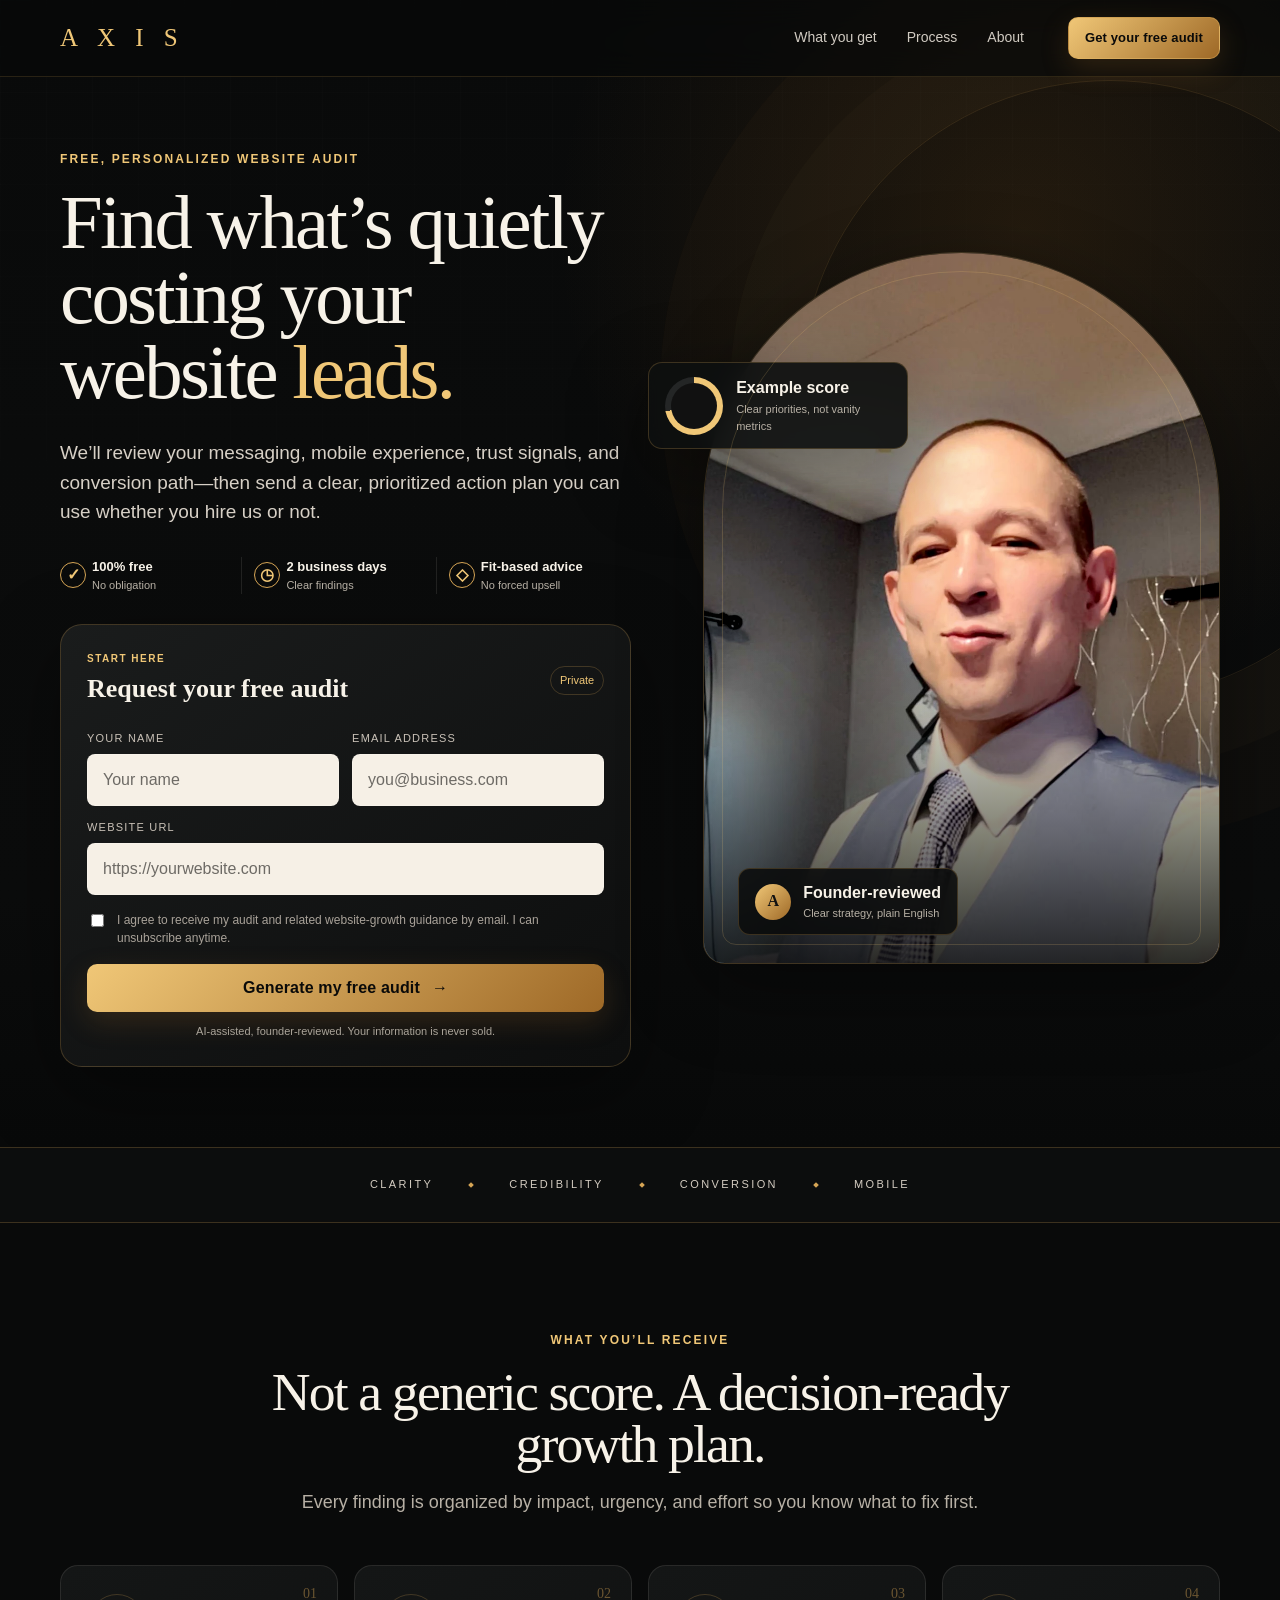
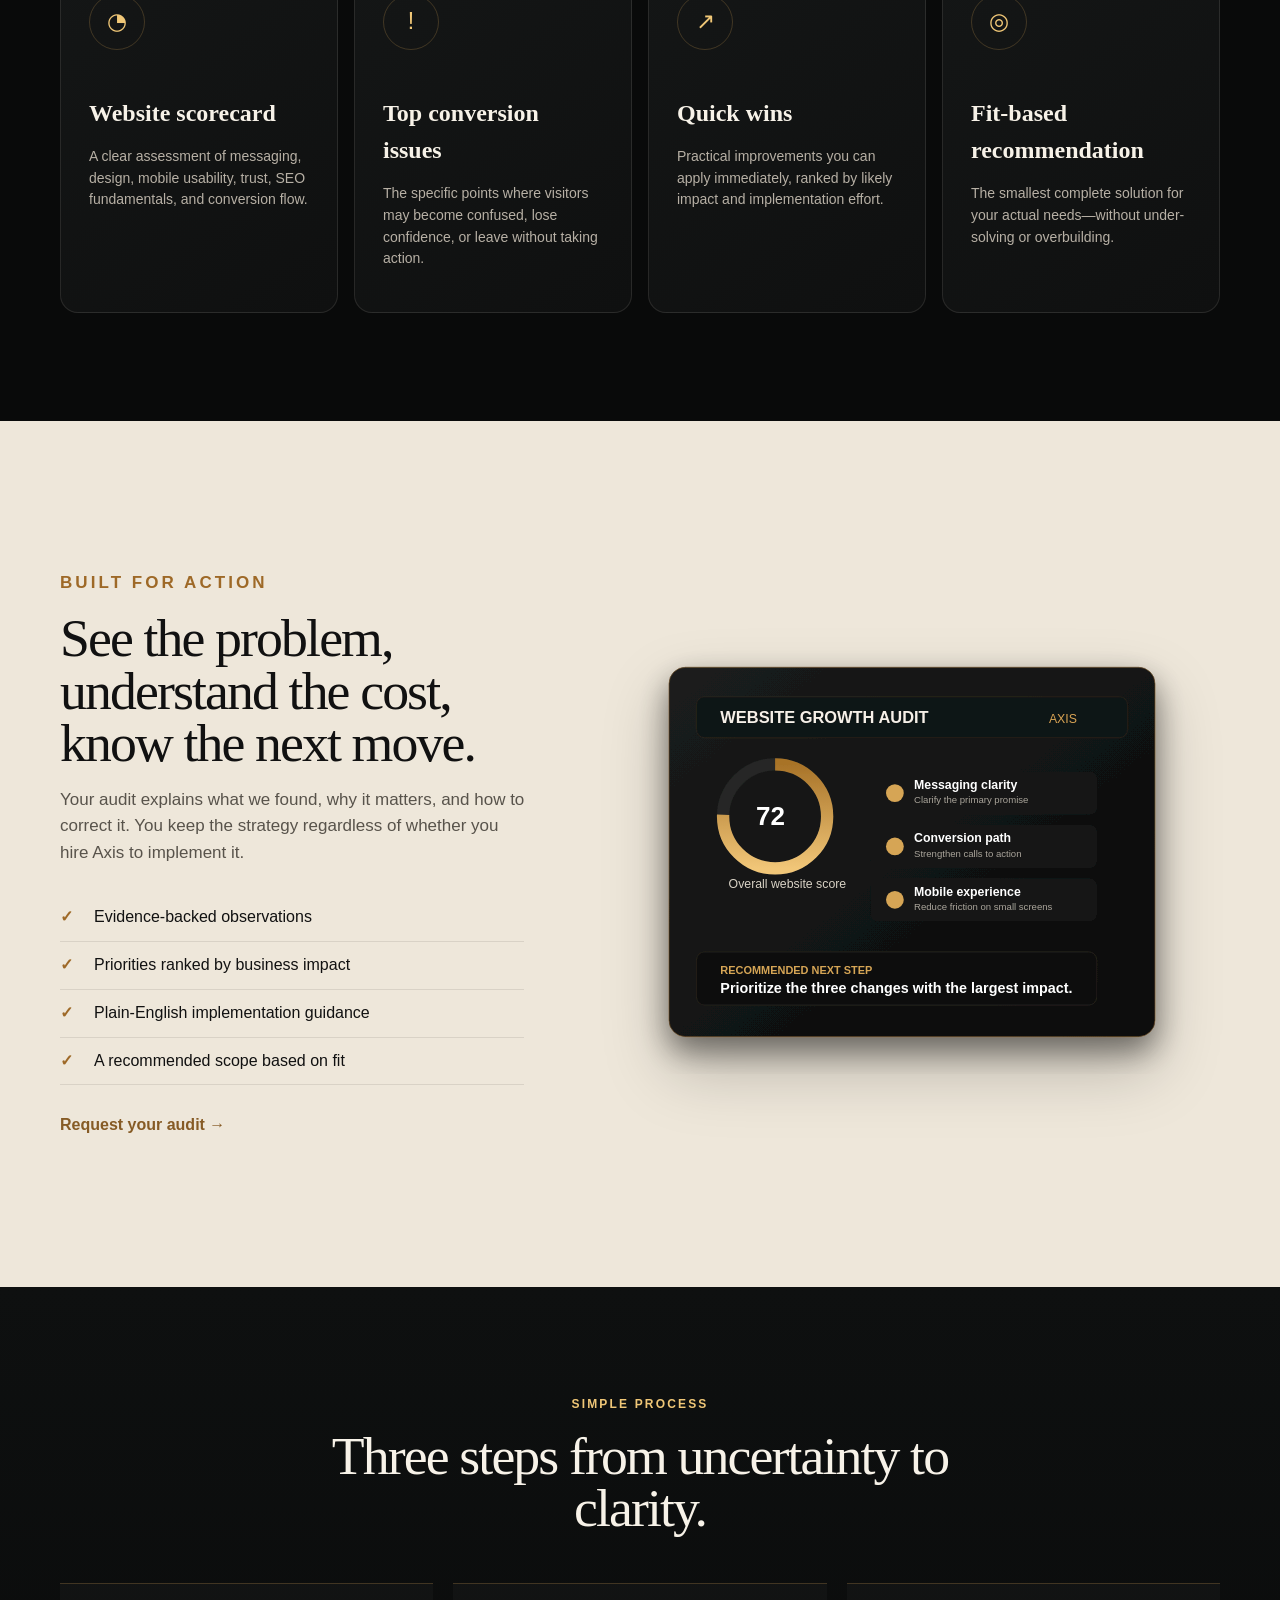
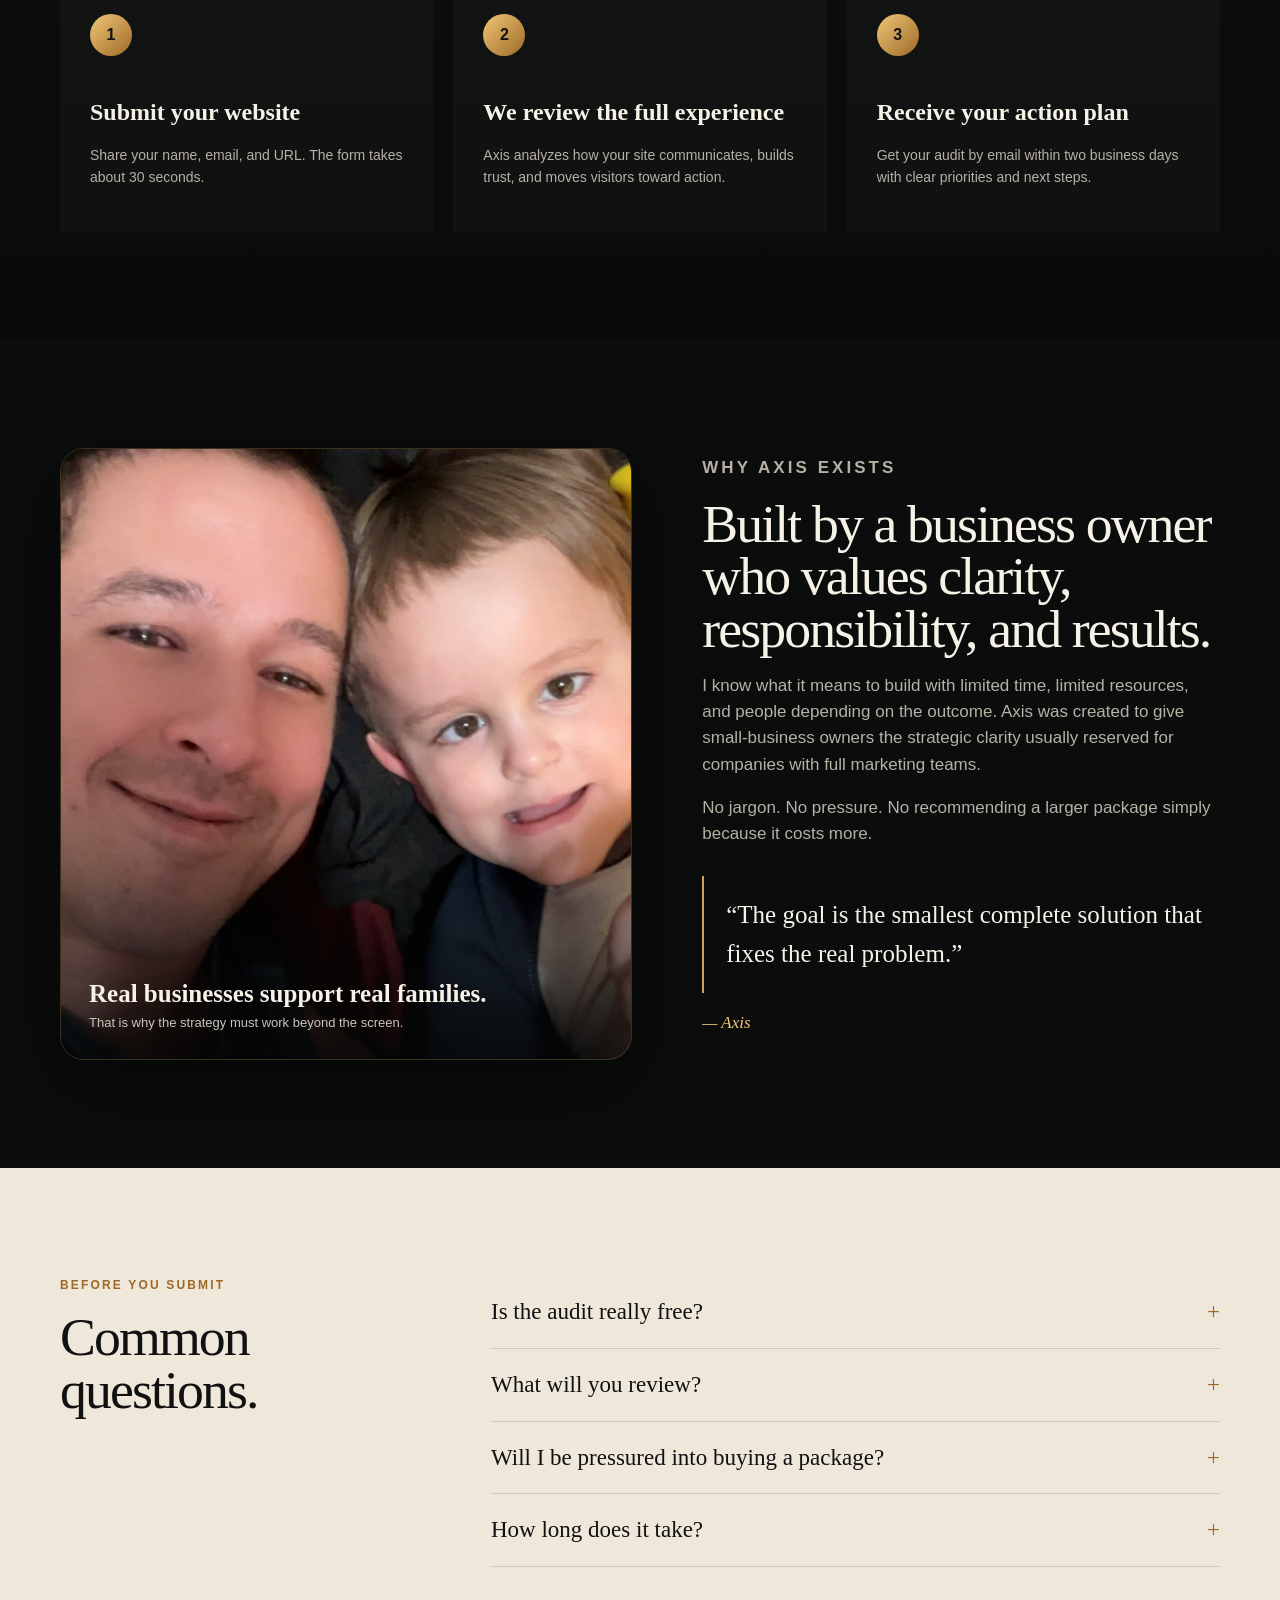
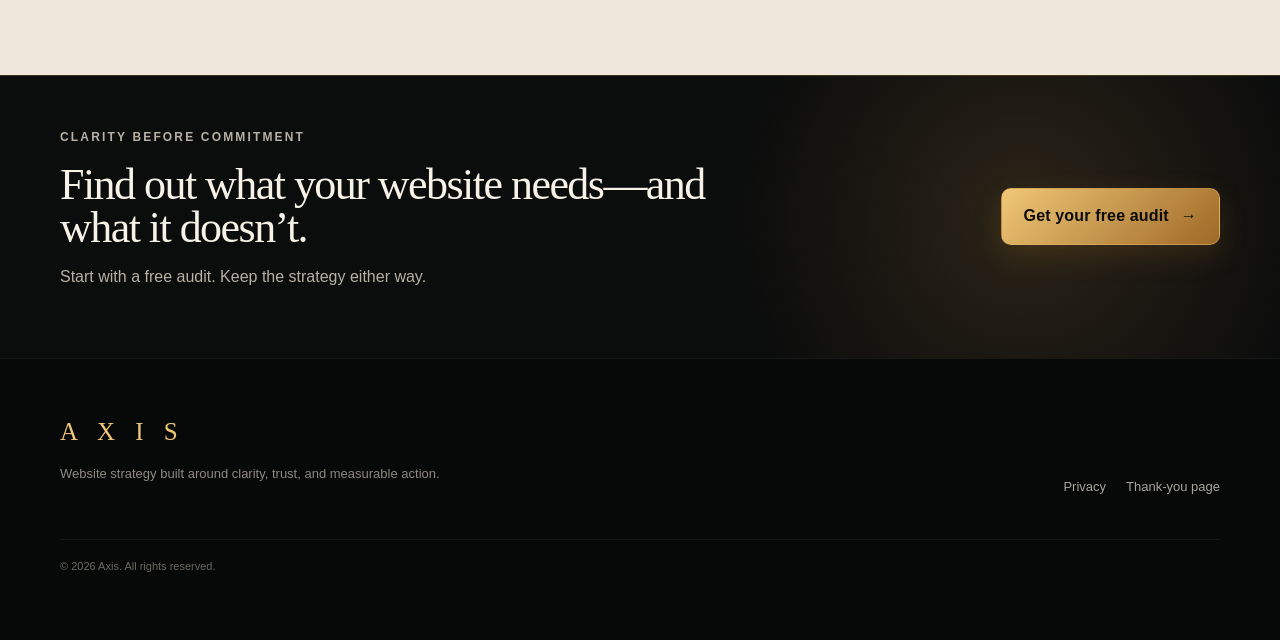
==== index.html @ 811bcfda "Initial commit" ====
<!doctype html>
<html lang="en">
<head>
  <meta charset="utf-8">
  <meta name="viewport" content="width=device-width, initial-scale=1">
  <title>Free Website Growth Audit | Axis</title>
  <meta name="description" content="Get a free, personalized website audit with a clear score, top conversion issues, quick wins, and a prioritized growth plan.">
  <meta name="theme-color" content="#090a0a">
  <meta property="og:title" content="Free Website Growth Audit | Axis">
  <meta property="og:description" content="Find what is quietly costing your website leads, then get a clear, prioritized action plan.">
  <meta property="og:type" content="website">
  <meta property="og:image" content="assets/img/og-axis-audit.jpg">
  <meta name="twitter:card" content="summary_large_image">
  <link rel="icon" href="assets/img/favicon.svg" type="image/svg+xml">
  <link rel="stylesheet" href="assets/css/styles.css">
  <script src="assets/js/config.js"></script>
  <script defer src="assets/js/app.js"></script>
</head>
<body>
  <a class="skip-link" href="#main">Skip to content</a>
  <header class="site-header" data-header>
    <div class="container nav-wrap">
      <a class="brand" href="#top" aria-label="Axis home">A X I S</a>
      <nav class="desktop-nav" aria-label="Primary navigation">
        <a href="#included">What you get</a>
        <a href="#process">Process</a>
        <a href="#about">About</a>
      </nav>
      <a class="button button-small" href="#audit-form">Get your free audit</a>
    </div>
  </header>

  <main id="main">
    <section class="hero" id="top">
      <div class="hero-glow" aria-hidden="true"></div>
      <div class="container hero-grid">
        <div class="hero-copy reveal">
          <p class="eyebrow">Free, personalized website audit</p>
          <h1>Find what’s quietly costing your website <span>leads.</span></h1>
          <p class="hero-lede">We’ll review your messaging, mobile experience, trust signals, and conversion path—then send a clear, prioritized action plan you can use whether you hire us or not.</p>
          <ul class="proof-row" aria-label="Offer details">
            <li><span>✓</span><strong>100% free</strong><small>No obligation</small></li>
            <li><span>◷</span><strong>2 business days</strong><small>Clear findings</small></li>
            <li><span>◇</span><strong>Fit-based advice</strong><small>No forced upsell</small></li>
          </ul>

          <form class="audit-form" id="audit-form" novalidate>
            <div class="form-heading">
              <div>
                <p class="form-kicker">Start here</p>
                <h2>Request your free audit</h2>
              </div>
              <span class="secure-chip">Private</span>
            </div>
            <div class="field-grid">
              <label><span>Your name</span><input name="name" type="text" autocomplete="name" required placeholder="Your name"></label>
              <label><span>Email address</span><input name="email" type="email" autocomplete="email" required placeholder="you@business.com"></label>
              <label class="field-full"><span>Website URL</span><input name="website" type="url" inputmode="url" required placeholder="https://yourwebsite.com"></label>
            </div>
            <label class="consent"><input name="consent" type="checkbox" required><span>I agree to receive my audit and related website-growth guidance by email. I can unsubscribe anytime.</span></label>
            <label class="honeypot" aria-hidden="true">Leave this blank<input name="company_website" tabindex="-1" autocomplete="off"></label>
            <input type="hidden" name="utm_source"><input type="hidden" name="utm_medium"><input type="hidden" name="utm_campaign"><input type="hidden" name="utm_content"><input type="hidden" name="utm_term"><input type="hidden" name="page_url">
            <button class="button button-primary button-wide" type="submit"><span>Generate my free audit</span><span aria-hidden="true">→</span></button>
            <p class="form-status" role="status" aria-live="polite"></p>
            <p class="microcopy">AI-assisted, founder-reviewed. Your information is never sold.</p>
          </form>
        </div>

        <div class="hero-visual reveal reveal-delay">
          <div class="portrait-frame">
            <img src="assets/img/founder-portrait.webp" alt="Axis founder in professional attire" width="1100" height="1350">
            <div class="portrait-overlay"></div>
            <div class="founder-badge"><span class="badge-icon">A</span><div><strong>Founder-reviewed</strong><small>Clear strategy, plain English</small></div></div>
          </div>
          <div class="floating-card score-card"><span class="score-ring">72</span><div><strong>Example score</strong><small>Clear priorities, not vanity metrics</small></div></div>
        </div>
      </div>
    </section>

    <section class="trust-strip" aria-label="Audit focus areas">
      <div class="container trust-grid"><span>Clarity</span><i></i><span>Credibility</span><i></i><span>Conversion</span><i></i><span>Mobile</span></div>
    </section>

    <section class="section" id="included">
      <div class="container">
        <div class="section-heading centered reveal"><p class="eyebrow">What you’ll receive</p><h2>Not a generic score. A decision-ready growth plan.</h2><p>Every finding is organized by impact, urgency, and effort so you know what to fix first.</p></div>
        <div class="feature-grid">
          <article class="feature-card reveal"><span class="feature-number">01</span><div class="feature-icon">◔</div><h3>Website scorecard</h3><p>A clear assessment of messaging, design, mobile usability, trust, SEO fundamentals, and conversion flow.</p></article>
          <article class="feature-card reveal"><span class="feature-number">02</span><div class="feature-icon">!</div><h3>Top conversion issues</h3><p>The specific points where visitors may become confused, lose confidence, or leave without taking action.</p></article>
          <article class="feature-card reveal"><span class="feature-number">03</span><div class="feature-icon">↗</div><h3>Quick wins</h3><p>Practical improvements you can apply immediately, ranked by likely impact and implementation effort.</p></article>
          <article class="feature-card reveal"><span class="feature-number">04</span><div class="feature-icon">◎</div><h3>Fit-based recommendation</h3><p>The smallest complete solution for your actual needs—without under-solving or overbuilding.</p></article>
        </div>
      </div>
    </section>

    <section class="section report-section">
      <div class="container report-grid">
        <div class="report-copy reveal"><p class="eyebrow">Built for action</p><h2>See the problem, understand the cost, know the next move.</h2><p>Your audit explains what we found, why it matters, and how to correct it. You keep the strategy regardless of whether you hire Axis to implement it.</p><ul class="check-list"><li>Evidence-backed observations</li><li>Priorities ranked by business impact</li><li>Plain-English implementation guidance</li><li>A recommended scope based on fit</li></ul><a class="text-link" href="#audit-form">Request your audit <span>→</span></a></div>
        <div class="report-preview reveal reveal-delay"><img src="assets/img/audit-preview.svg" alt="Illustrated preview of the Axis website audit report" width="900" height="650" loading="lazy"></div>
      </div>
    </section>

    <section class="section process-section" id="process">
      <div class="container">
        <div class="section-heading centered reveal"><p class="eyebrow">Simple process</p><h2>Three steps from uncertainty to clarity.</h2></div>
        <ol class="process-grid">
          <li class="process-card reveal"><span>1</span><h3>Submit your website</h3><p>Share your name, email, and URL. The form takes about 30 seconds.</p></li>
          <li class="process-card reveal"><span>2</span><h3>We review the full experience</h3><p>Axis analyzes how your site communicates, builds trust, and moves visitors toward action.</p></li>
          <li class="process-card reveal"><span>3</span><h3>Receive your action plan</h3><p>Get your audit by email within two business days with clear priorities and next steps.</p></li>
        </ol>
      </div>
    </section>

    <section class="section founder-section" id="about">
      <div class="container founder-grid">
        <div class="family-photo reveal"><img src="assets/img/founder-family.webp" alt="Axis founder spending time with his son" width="1200" height="900" loading="lazy"><div class="family-caption"><strong>Real businesses support real families.</strong><span>That is why the strategy must work beyond the screen.</span></div></div>
        <div class="founder-copy reveal reveal-delay"><p class="eyebrow">Why Axis exists</p><h2>Built by a business owner who values clarity, responsibility, and results.</h2><p>I know what it means to build with limited time, limited resources, and people depending on the outcome. Axis was created to give small-business owners the strategic clarity usually reserved for companies with full marketing teams.</p><p>No jargon. No pressure. No recommending a larger package simply because it costs more.</p><blockquote>“The goal is the smallest complete solution that fixes the real problem.”</blockquote><p class="signature">— Axis</p></div>
      </div>
    </section>

    <section class="section faq-section">
      <div class="container faq-grid">
        <div class="section-heading reveal"><p class="eyebrow">Before you submit</p><h2>Common questions.</h2></div>
        <div class="accordion reveal">
          <details><summary>Is the audit really free?</summary><p>Yes. There is no payment required and no obligation to purchase implementation services.</p></details>
          <details><summary>What will you review?</summary><p>Messaging clarity, trust signals, mobile usability, calls to action, conversion flow, basic SEO, speed indicators, and overall user experience.</p></details>
          <details><summary>Will I be pressured into buying a package?</summary><p>No. If implementation is appropriate, the audit may recommend a scope and explain why smaller or larger options are not the best fit.</p></details>
          <details><summary>How long does it take?</summary><p>The current target is delivery within two business days. If demand changes, the confirmation page and email should be updated before launch.</p></details>
        </div>
      </div>
    </section>

    <section class="final-cta">
      <div class="container final-cta-inner reveal"><div><p class="eyebrow">Clarity before commitment</p><h2>Find out what your website needs—and what it doesn’t.</h2><p>Start with a free audit. Keep the strategy either way.</p></div><a class="button button-primary" href="#audit-form">Get your free audit <span>→</span></a></div>
    </section>
  </main>

  <footer class="site-footer"><div class="container footer-grid"><div><a class="brand" href="#top">A X I S</a><p>Website strategy built around clarity, trust, and measurable action.</p></div><div class="footer-links"><a href="privacy.html">Privacy</a><a href="thank-you.html">Thank-you page</a></div><p class="copyright">© <span data-year></span> Axis. All rights reserved.</p></div></footer>
</body>
</html>
---- assets/css/styles.css ----
:root{--black:#090a0a;--black-2:#0e1010;--panel:#141616;--panel-2:#191a19;--ivory:#f7f2e8;--paper:#eee7da;--muted:#b7b0a5;--gold:#d6a555;--gold-light:#f0c777;--gold-deep:#9e6927;--line:rgba(214,165,85,.24);--line-light:rgba(247,242,232,.1);--shadow:0 24px 80px rgba(0,0,0,.42);--serif:Georgia,'Times New Roman',serif;--sans:Inter,ui-sans-serif,-apple-system,BlinkMacSystemFont,'Segoe UI',sans-serif;--radius:22px;--container:min(1160px,calc(100% - 40px))}*{box-sizing:border-box}html{scroll-behavior:smooth}body{margin:0;background:var(--black);color:var(--ivory);font-family:var(--sans);line-height:1.55;-webkit-font-smoothing:antialiased}body::selection{background:var(--gold);color:#090a0a}img{max-width:100%;display:block}a{color:inherit;text-decoration:none}.container{width:var(--container);margin-inline:auto}.skip-link{position:fixed;left:16px;top:-80px;z-index:999;background:var(--ivory);color:var(--black);padding:12px 18px;border-radius:8px}.skip-link:focus{top:16px}.site-header{position:fixed;inset:0 0 auto;z-index:50;background:rgba(8,9,9,.72);border-bottom:1px solid rgba(214,165,85,.16);backdrop-filter:blur(16px);transition:.25s}.site-header.scrolled{background:rgba(8,9,9,.94);box-shadow:0 12px 40px rgba(0,0,0,.25)}.site-header.compact{position:relative}.nav-wrap{height:76px;display:flex;align-items:center;gap:36px}.brand{font-family:var(--serif);font-size:25px;letter-spacing:.28em;color:var(--gold-light);white-space:nowrap}.desktop-nav{display:flex;gap:30px;margin-left:auto;color:#d1cbc2;font-size:14px}.desktop-nav a:hover{color:var(--gold-light)}.button{display:inline-flex;align-items:center;justify-content:center;gap:12px;border:1px solid rgba(214,165,85,.5);border-radius:10px;padding:15px 22px;font-weight:760;letter-spacing:.01em;cursor:pointer;transition:transform .18s,box-shadow .18s,background .18s;color:#0a0a09;background:linear-gradient(135deg,var(--gold-light),var(--gold-deep));box-shadow:0 10px 28px rgba(158,105,39,.22)}.button:hover{transform:translateY(-2px);box-shadow:0 14px 34px rgba(214,165,85,.28)}.button:focus-visible,input:focus-visible,summary:focus-visible,a:focus-visible{outline:3px solid rgba(240,199,119,.6);outline-offset:3px}.button-small{padding:10px 16px;font-size:13px;margin-left:8px}.button-ghost{background:transparent;color:var(--ivory);box-shadow:none}.button-wide{width:100%;font-size:16px;border:0}.button[disabled]{opacity:.65;cursor:wait;transform:none}.hero{min-height:950px;display:flex;align-items:center;padding:150px 0 80px;position:relative;overflow:hidden;background:radial-gradient(circle at 80% 20%,rgba(152,98,32,.18),transparent 34%),linear-gradient(180deg,#090a0a 0%,#0b0c0c 78%,#080909 100%)}.hero::before{content:"";position:absolute;inset:0;background-image:linear-gradient(rgba(255,255,255,.012) 1px,transparent 1px),linear-gradient(90deg,rgba(255,255,255,.012) 1px,transparent 1px);background-size:46px 46px;mask-image:linear-gradient(to bottom,black,transparent 80%)}.hero-glow{position:absolute;width:620px;height:620px;border:1px solid rgba(214,165,85,.14);border-radius:50%;right:-140px;top:80px;box-shadow:0 0 0 70px rgba(214,165,85,.025),0 0 0 140px rgba(214,165,85,.018)}.hero-grid{display:grid;grid-template-columns:1.05fr .95fr;gap:72px;align-items:center;position:relative;z-index:1}.eyebrow{text-transform:uppercase;color:var(--gold-light);letter-spacing:.18em;font-size:12px;font-weight:800;margin:0 0 16px}.hero h1,.section-heading h2,.report-copy h2,.founder-copy h2,.final-cta h2,.thank-you-copy h1,.legal-card h1,.not-found h1{font-family:var(--serif);font-weight:500;letter-spacing:-.035em;line-height:.98;margin:0}.hero h1{font-size:clamp(54px,6vw,86px);max-width:760px}.hero h1 span{color:var(--gold-light)}.hero-lede{font-size:19px;color:#d7d0c6;max-width:650px;margin:28px 0 30px}.proof-row{list-style:none;padding:0;margin:0 0 30px;display:grid;grid-template-columns:repeat(3,1fr);gap:12px}.proof-row li{display:grid;grid-template-columns:32px 1fr;grid-template-rows:auto auto;align-items:center;border-right:1px solid var(--line-light);padding-right:12px}.proof-row li:last-child{border-right:0}.proof-row span{grid-row:1/3;width:26px;height:26px;border:1px solid var(--gold);border-radius:50%;display:grid;place-items:center;color:var(--gold-light);font-weight:800}.proof-row strong{font-size:13px}.proof-row small{font-size:11px;color:var(--muted)}.audit-form{background:linear-gradient(145deg,rgba(27,29,29,.96),rgba(13,14,14,.98));border:1px solid var(--line);padding:26px;border-radius:var(--radius);box-shadow:var(--shadow);max-width:670px}.form-heading{display:flex;justify-content:space-between;align-items:center;margin-bottom:20px}.form-heading h2{font-family:var(--serif);font-size:26px;margin:0}.form-kicker{color:var(--gold-light);text-transform:uppercase;letter-spacing:.15em;font-size:10px;font-weight:800;margin:0 0 3px}.secure-chip{font-size:11px;border:1px solid var(--line);padding:5px 9px;border-radius:99px;color:var(--gold-light)}.field-grid{display:grid;grid-template-columns:1fr 1fr;gap:13px}.field-grid label{display:grid;gap:7px}.field-grid label span{font-size:11px;text-transform:uppercase;letter-spacing:.11em;color:#c9c1b7}.field-full{grid-column:1/-1}.field-grid input{width:100%;height:52px;border-radius:8px;border:1px solid rgba(255,255,255,.16);background:#f6f0e6;color:#0d0e0e;padding:0 15px;font-size:16px}.field-grid input::placeholder{color:#6d6a65}.consent{display:flex;gap:10px;margin:16px 0;color:#a9a299;font-size:12px;align-items:flex-start}.consent input{margin-top:3px;accent-color:var(--gold)}.honeypot{position:absolute!important;left:-9999px!important}.microcopy,.form-status{font-size:11px;color:#aaa49a;text-align:center;margin:11px 0 0}.form-status.error{color:#f1a7a7}.form-status.success{color:#aedbb7}.hero-visual{position:relative}.portrait-frame{position:relative;min-height:710px;border-radius:260px 260px 22px 22px;overflow:hidden;border:1px solid rgba(214,165,85,.24);background:#111;box-shadow:var(--shadow)}.portrait-frame::before{content:"";position:absolute;inset:18px;border:1px solid rgba(240,199,119,.18);border-radius:240px 240px 14px 14px;z-index:2;pointer-events:none}.portrait-frame img{width:100%;height:100%;min-height:710px;object-fit:cover;object-position:center 42%;filter:saturate(.86) contrast(1.05)}.portrait-overlay{position:absolute;inset:0;background:linear-gradient(180deg,transparent 55%,rgba(7,8,8,.85)),linear-gradient(90deg,rgba(7,8,8,.15),transparent 50%)}.founder-badge{position:absolute;left:34px;bottom:28px;z-index:3;display:flex;align-items:center;gap:12px;background:rgba(9,10,10,.84);border:1px solid var(--line);padding:12px 16px;border-radius:12px;backdrop-filter:blur(12px)}.founder-badge strong,.founder-badge small{display:block}.founder-badge small{font-size:11px;color:var(--muted)}.badge-icon{width:36px;height:36px;border-radius:50%;background:linear-gradient(135deg,var(--gold-light),var(--gold-deep));color:#111;display:grid;place-items:center;font-family:var(--serif);font-weight:800}.floating-card{position:absolute;display:flex;align-items:center;gap:13px;background:rgba(14,16,16,.92);border:1px solid var(--line);border-radius:14px;padding:13px 16px;box-shadow:var(--shadow);backdrop-filter:blur(12px)}.score-card{top:110px;left:-55px}.score-ring{width:58px;height:58px;border-radius:50%;display:grid;place-items:center;background:conic-gradient(var(--gold-light) 72%,#242626 0);position:relative;font-weight:800;color:white}.score-ring::before{content:"";position:absolute;inset:6px;background:#111;border-radius:50%;z-index:0}.score-ring{isolation:isolate}.score-ring::after{content:""}.score-ring{font-size:16px}.score-ring>*{z-index:1}.score-card strong,.score-card small{display:block}.score-card small{color:var(--muted);font-size:11px;max-width:155px}.trust-strip{border-block:1px solid var(--line);background:#0c0d0d}.trust-grid{min-height:74px;display:flex;align-items:center;justify-content:center;gap:36px;text-transform:uppercase;letter-spacing:.22em;font-size:11px;color:#d4ccc1}.trust-grid i{width:4px;height:4px;background:var(--gold);transform:rotate(45deg)}.section{padding:108px 0}.section-heading{max-width:760px;margin-bottom:48px}.section-heading.centered{text-align:center;margin-inline:auto}.section-heading h2,.report-copy h2,.founder-copy h2,.final-cta h2{font-size:clamp(40px,4.2vw,62px)}.section-heading>p:last-child{color:var(--muted);font-size:18px}.feature-grid{display:grid;grid-template-columns:repeat(4,1fr);gap:16px}.feature-card{min-height:300px;padding:28px;border:1px solid var(--line-light);background:linear-gradient(145deg,#141616,#0f1010);border-radius:18px;position:relative;overflow:hidden;transition:.25s}.feature-card:hover{transform:translateY(-6px);border-color:var(--line);box-shadow:0 18px 45px rgba(0,0,0,.25)}.feature-number{position:absolute;right:20px;top:17px;color:rgba(214,165,85,.45);font-family:var(--serif);font-size:14px}.feature-icon{width:56px;height:56px;border:1px solid var(--line);border-radius:50%;display:grid;place-items:center;color:var(--gold-light);font-size:23px;margin-bottom:45px}.feature-card h3,.process-card h3{font-family:var(--serif);font-size:24px;margin:0 0 12px}.feature-card p,.process-card p{color:var(--muted);font-size:14px}.report-section{background:var(--paper);color:#111}.report-grid{display:grid;grid-template-columns:.86fr 1.14fr;align-items:center;gap:80px}.report-copy .eyebrow{color:var(--gold-deep)}.report-copy p{color:#58534b;font-size:17px}.check-list{padding:0;list-style:none;margin:28px 0}.check-list li{padding:11px 0 11px 34px;border-bottom:1px solid rgba(0,0,0,.09);position:relative}.check-list li::before{content:"✓";position:absolute;left:0;color:var(--gold-deep);font-weight:800}.text-link{font-weight:800;color:#865b25}.text-link span{transition:.2s}.text-link:hover span{margin-left:5px}.report-preview{filter:drop-shadow(0 25px 30px rgba(0,0,0,.23))}.process-section{background:linear-gradient(180deg,#0e1010,#090a0a)}.process-grid{list-style:none;padding:0;display:grid;grid-template-columns:repeat(3,1fr);gap:20px;margin:0}.process-card{padding:30px;border-top:1px solid var(--line);background:rgba(255,255,255,.025);min-height:230px}.process-card>span{width:42px;height:42px;border-radius:50%;display:grid;place-items:center;background:linear-gradient(135deg,var(--gold-light),var(--gold-deep));color:#111;font-weight:900;margin-bottom:38px}.founder-section{background:#0b0c0c}.founder-grid{display:grid;grid-template-columns:1.05fr .95fr;gap:70px;align-items:center}.family-photo{position:relative;border:1px solid var(--line);border-radius:24px;overflow:hidden;box-shadow:var(--shadow)}.family-photo img{width:100%;height:610px;object-fit:cover;object-position:center 50%;filter:saturate(.8) contrast(1.06)}.family-photo::after{content:"";position:absolute;inset:0;background:linear-gradient(180deg,transparent 55%,rgba(5,6,6,.88))}.family-caption{position:absolute;z-index:2;left:28px;right:28px;bottom:26px}.family-caption strong,.family-caption span{display:block}.family-caption strong{font-family:var(--serif);font-size:25px}.family-caption span{color:#cbc4ba;font-size:13px}.founder-copy p{color:var(--muted);font-size:17px}.founder-copy blockquote{margin:28px 0 6px;padding:20px 0 20px 22px;border-left:2px solid var(--gold);font-family:var(--serif);font-size:25px;color:var(--ivory)}.signature{font-family:var(--serif);font-style:italic;color:var(--gold-light)!important}.faq-section{background:var(--paper);color:#111}.faq-grid{display:grid;grid-template-columns:.65fr 1.35fr;gap:80px}.faq-section .eyebrow{color:var(--gold-deep)}.accordion details{border-bottom:1px solid rgba(0,0,0,.13);padding:18px 0}.accordion summary{font-family:var(--serif);font-size:23px;cursor:pointer;list-style:none;display:flex;justify-content:space-between}.accordion summary::after{content:"+";color:var(--gold-deep)}.accordion details[open] summary::after{content:"–"}.accordion p{color:#5d5850}.final-cta{padding:52px 0;background:radial-gradient(circle at 80%,rgba(214,165,85,.16),transparent 28%),#0b0c0c;border-top:1px solid var(--line)}.final-cta-inner{display:flex;justify-content:space-between;gap:40px;align-items:center}.final-cta h2{font-size:44px;max-width:720px}.final-cta p{color:var(--muted)}.site-footer{padding:54px 0;background:#070808;border-top:1px solid rgba(255,255,255,.07)}.footer-grid{display:grid;grid-template-columns:1fr auto;gap:30px;align-items:end}.footer-grid>div:first-child p{color:#8f8981;max-width:430px;font-size:13px}.footer-links{display:flex;gap:20px;color:#aaa39a;font-size:13px}.copyright{grid-column:1/-1;color:#6d6861;font-size:11px;border-top:1px solid rgba(255,255,255,.07);padding-top:18px}.thank-you-page{min-height:100vh}.thank-you-main{position:relative;overflow:hidden;padding:100px 0 120px;min-height:calc(100vh - 76px);background:radial-gradient(circle at 75% 25%,rgba(214,165,85,.14),transparent 30%),#090a0a}.thank-you-glow{position:absolute;right:-200px;top:100px;width:600px;height:600px;border:1px solid var(--line);border-radius:50%}.thank-you-grid{position:relative;display:grid;grid-template-columns:1fr .82fr;gap:80px;align-items:start}.thank-you-copy h1{font-size:clamp(54px,6vw,82px)}.confirmation-card{display:flex;gap:16px;align-items:center;background:var(--panel);border:1px solid var(--line);padding:20px;border-radius:16px;margin:30px 0}.confirmation-icon{width:50px;height:50px;border-radius:50%;background:linear-gradient(135deg,var(--gold-light),var(--gold-deep));display:grid;place-items:center;color:#111;font-size:24px;font-weight:900}.confirmation-card p{margin:3px 0;color:var(--muted)}.thank-you-copy h2{font-family:var(--serif);font-size:34px}.next-list{list-style:none;padding:0}.next-list li{display:flex;gap:16px;padding:17px 0;border-bottom:1px solid var(--line-light)}.next-list li>span{width:32px;height:32px;border:1px solid var(--line);border-radius:50%;display:grid;place-items:center;color:var(--gold-light);flex:0 0 auto}.next-list p{margin:3px 0;color:var(--muted);font-size:14px}.small-note{font-size:12px;color:#8e8982}.small-note code,.video-placeholder code,.legal-card code{color:var(--gold-light)}.video-card{background:linear-gradient(145deg,var(--panel-2),#0d0e0e);border:1px solid var(--line);border-radius:22px;padding:20px;box-shadow:var(--shadow)}.video-placeholder{aspect-ratio:16/10;display:grid;place-content:center;text-align:center;border:1px dashed rgba(214,165,85,.5);border-radius:14px;background:radial-gradient(circle,rgba(214,165,85,.11),transparent 45%),#0c0d0d;color:var(--muted);padding:30px}.play-button{width:64px;height:64px;border-radius:50%;background:linear-gradient(135deg,var(--gold-light),var(--gold-deep));display:grid;place-items:center;color:#111;margin:0 auto 14px;padding-left:4px}.video-placeholder p{margin:0 0 4px}.video-script{padding:22px 6px 4px;color:#d5cec4}.legal-page{padding:80px 0;background:var(--paper);color:#111;min-height:80vh}.legal-card{max-width:850px}.legal-card h1{font-size:58px}.legal-card h2{font-family:var(--serif);margin-top:38px}.legal-card p{color:#514c45}.legal-warning{margin-top:38px;padding:18px;border:1px solid #bd8d45;background:#fff8e9;border-radius:10px}.not-found{min-height:100vh;display:grid;place-content:center;text-align:center;padding:30px}.not-found h1{font-size:64px}.not-found p{color:var(--muted);font-size:18px}.not-found .button{margin:20px auto 0}.reveal{opacity:0;transform:translateY(20px);transition:opacity .75s ease,transform .75s ease}.reveal.is-visible{opacity:1;transform:none}.reveal-delay{transition-delay:.14s}@media(prefers-reduced-motion:reduce){html{scroll-behavior:auto}.reveal{opacity:1;transform:none;transition:none}.button{transition:none}}@media(max-width:980px){.desktop-nav{display:none}.hero{padding-top:125px}.hero-grid,.report-grid,.founder-grid,.thank-you-grid{grid-template-columns:1fr}.hero-copy{order:1}.hero-visual{order:0;max-width:600px;margin:auto}.portrait-frame,.portrait-frame img{min-height:580px}.score-card{left:10px}.feature-grid{grid-template-columns:repeat(2,1fr)}.report-grid{gap:30px}.family-photo img{height:520px}.faq-grid{grid-template-columns:1fr;gap:30px}.final-cta-inner{align-items:flex-start;flex-direction:column}.thank-you-grid{gap:42px}}@media(max-width:680px){:root{--container:min(100% - 28px,1160px)}.nav-wrap{height:68px}.brand{font-size:20px}.button-small{font-size:11px;padding:9px 11px}.hero{padding:105px 0 54px;min-height:auto}.hero-grid{gap:32px}.hero h1{font-size:48px}.hero-lede{font-size:16px}.hero-visual{width:100%}.portrait-frame{min-height:430px;border-radius:170px 170px 18px 18px}.portrait-frame img{min-height:430px;object-position:center 38%}.portrait-frame::before{inset:10px;border-radius:160px 160px 12px 12px}.founder-badge{left:18px;right:18px;bottom:14px}.score-card{top:46px;left:3px;transform:scale(.86);transform-origin:left}.proof-row{grid-template-columns:1fr;gap:8px}.proof-row li{border-right:0;border-bottom:1px solid var(--line-light);padding:8px 0}.field-grid{grid-template-columns:1fr}.field-full{grid-column:auto}.audit-form{padding:19px}.trust-grid{gap:13px;font-size:8px;letter-spacing:.12em}.section{padding:72px 0}.section-heading h2,.report-copy h2,.founder-copy h2{font-size:39px}.feature-grid{grid-template-columns:1fr}.feature-card{min-height:auto}.process-grid{grid-template-columns:1fr}.founder-grid{gap:35px}.family-photo img{height:390px}.faq-grid{gap:18px}.accordion summary{font-size:20px}.final-cta h2{font-size:36px}.footer-grid{grid-template-columns:1fr}.footer-links{justify-content:flex-start}.thank-you-main{padding:68px 0}.thank-you-copy h1{font-size:50px}.legal-card h1{font-size:46px}.not-found h1{font-size:46px}}
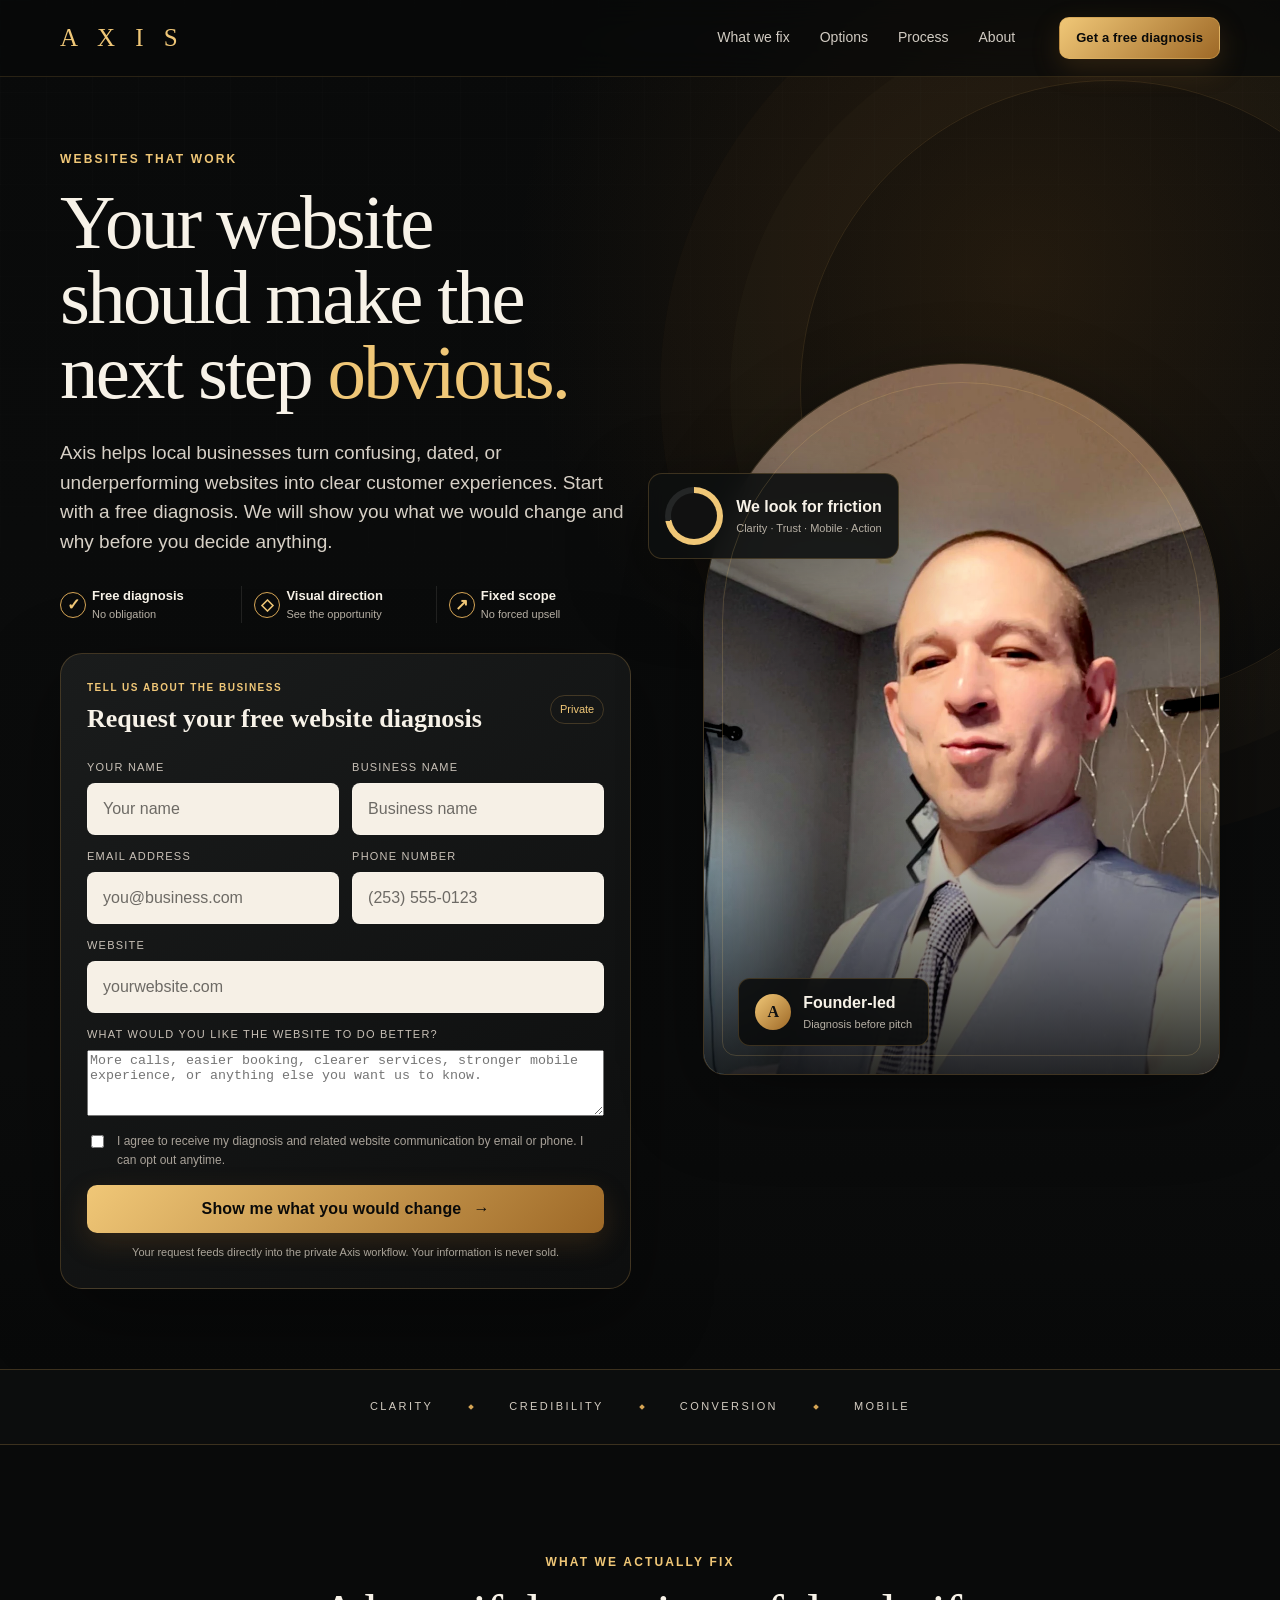
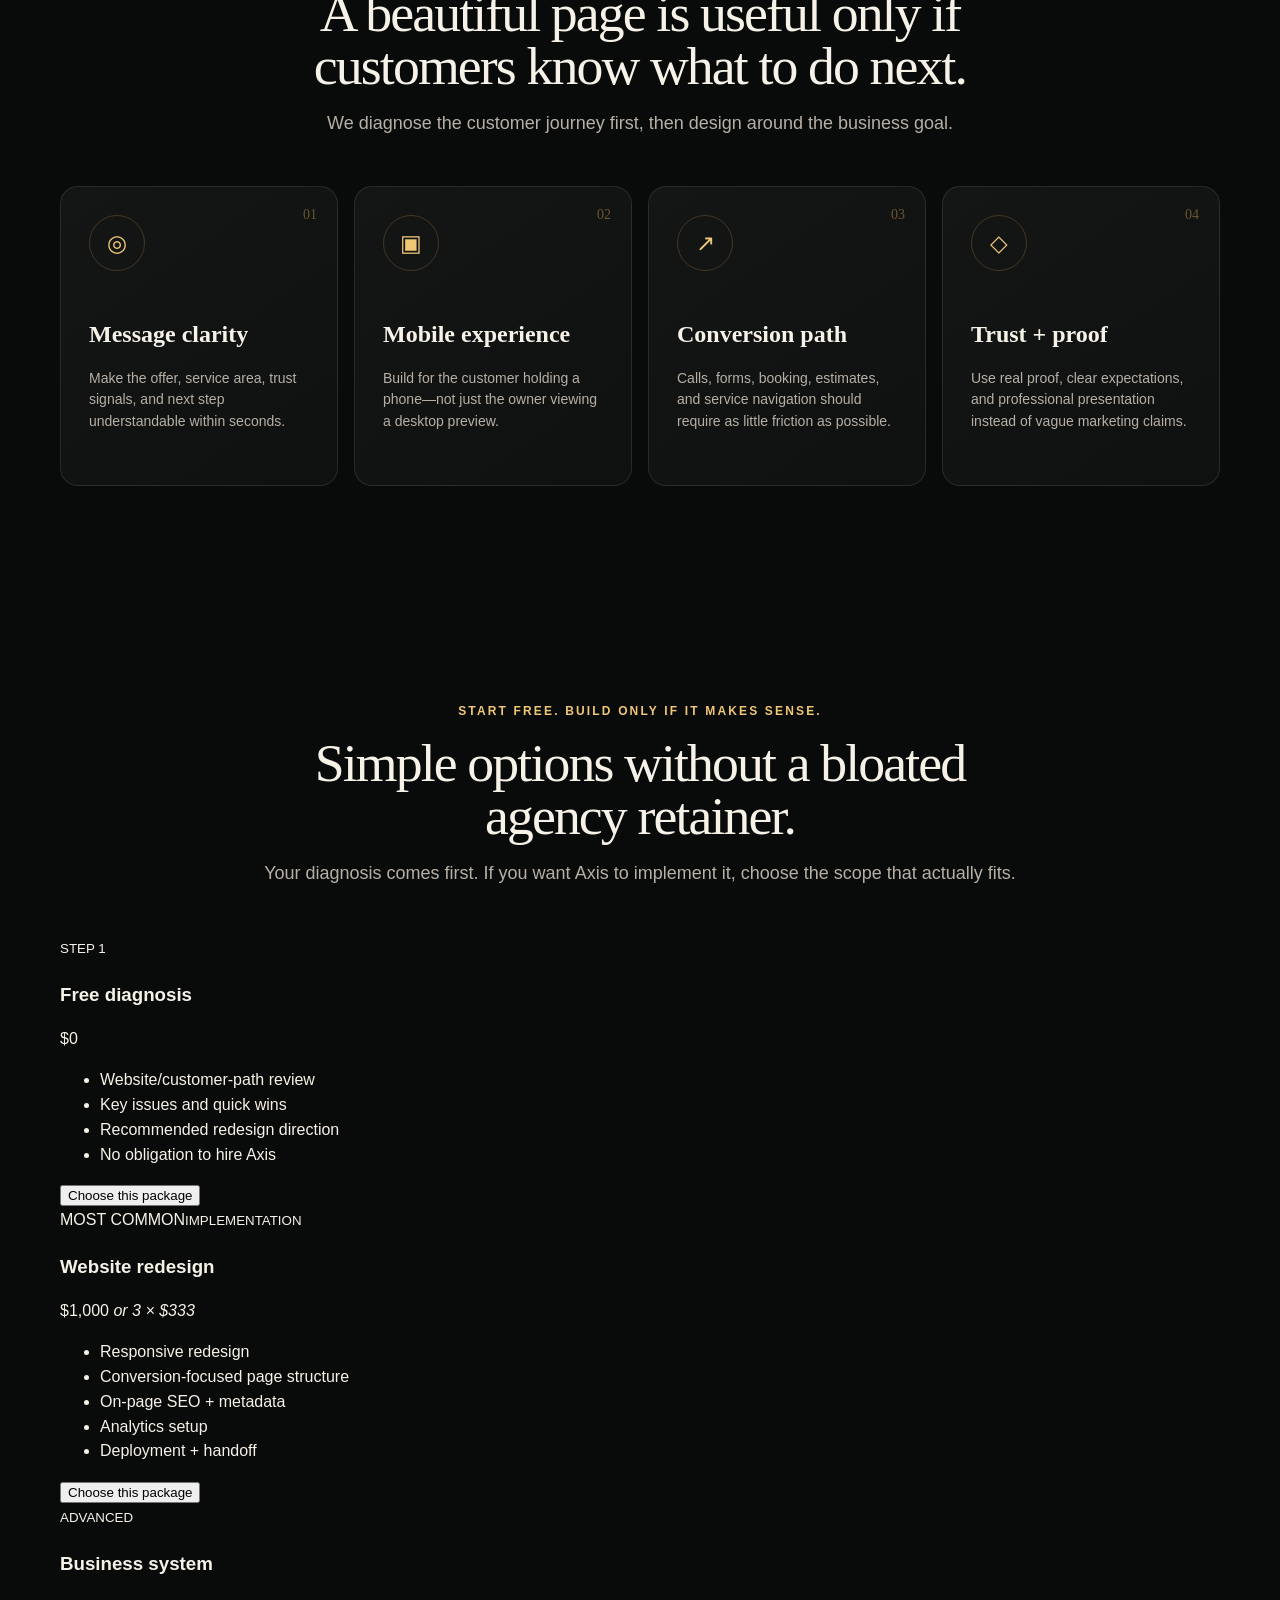
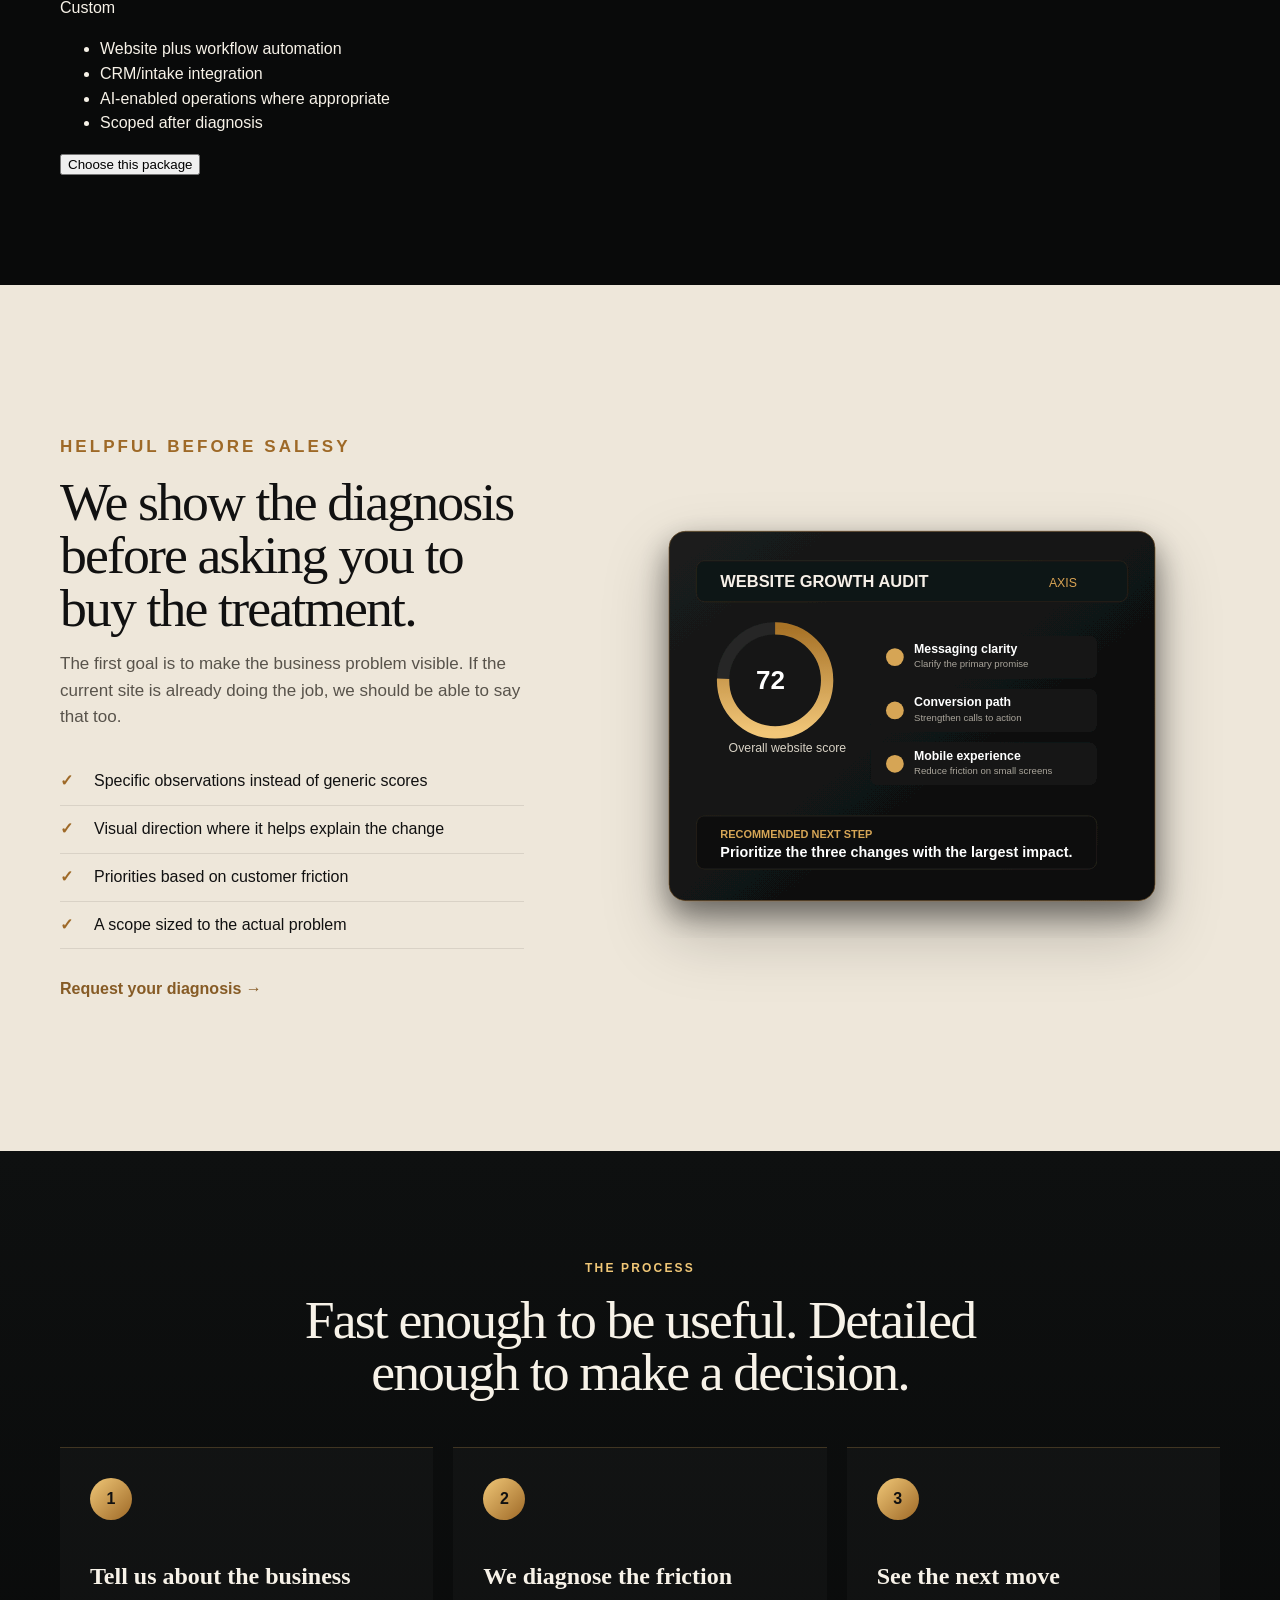
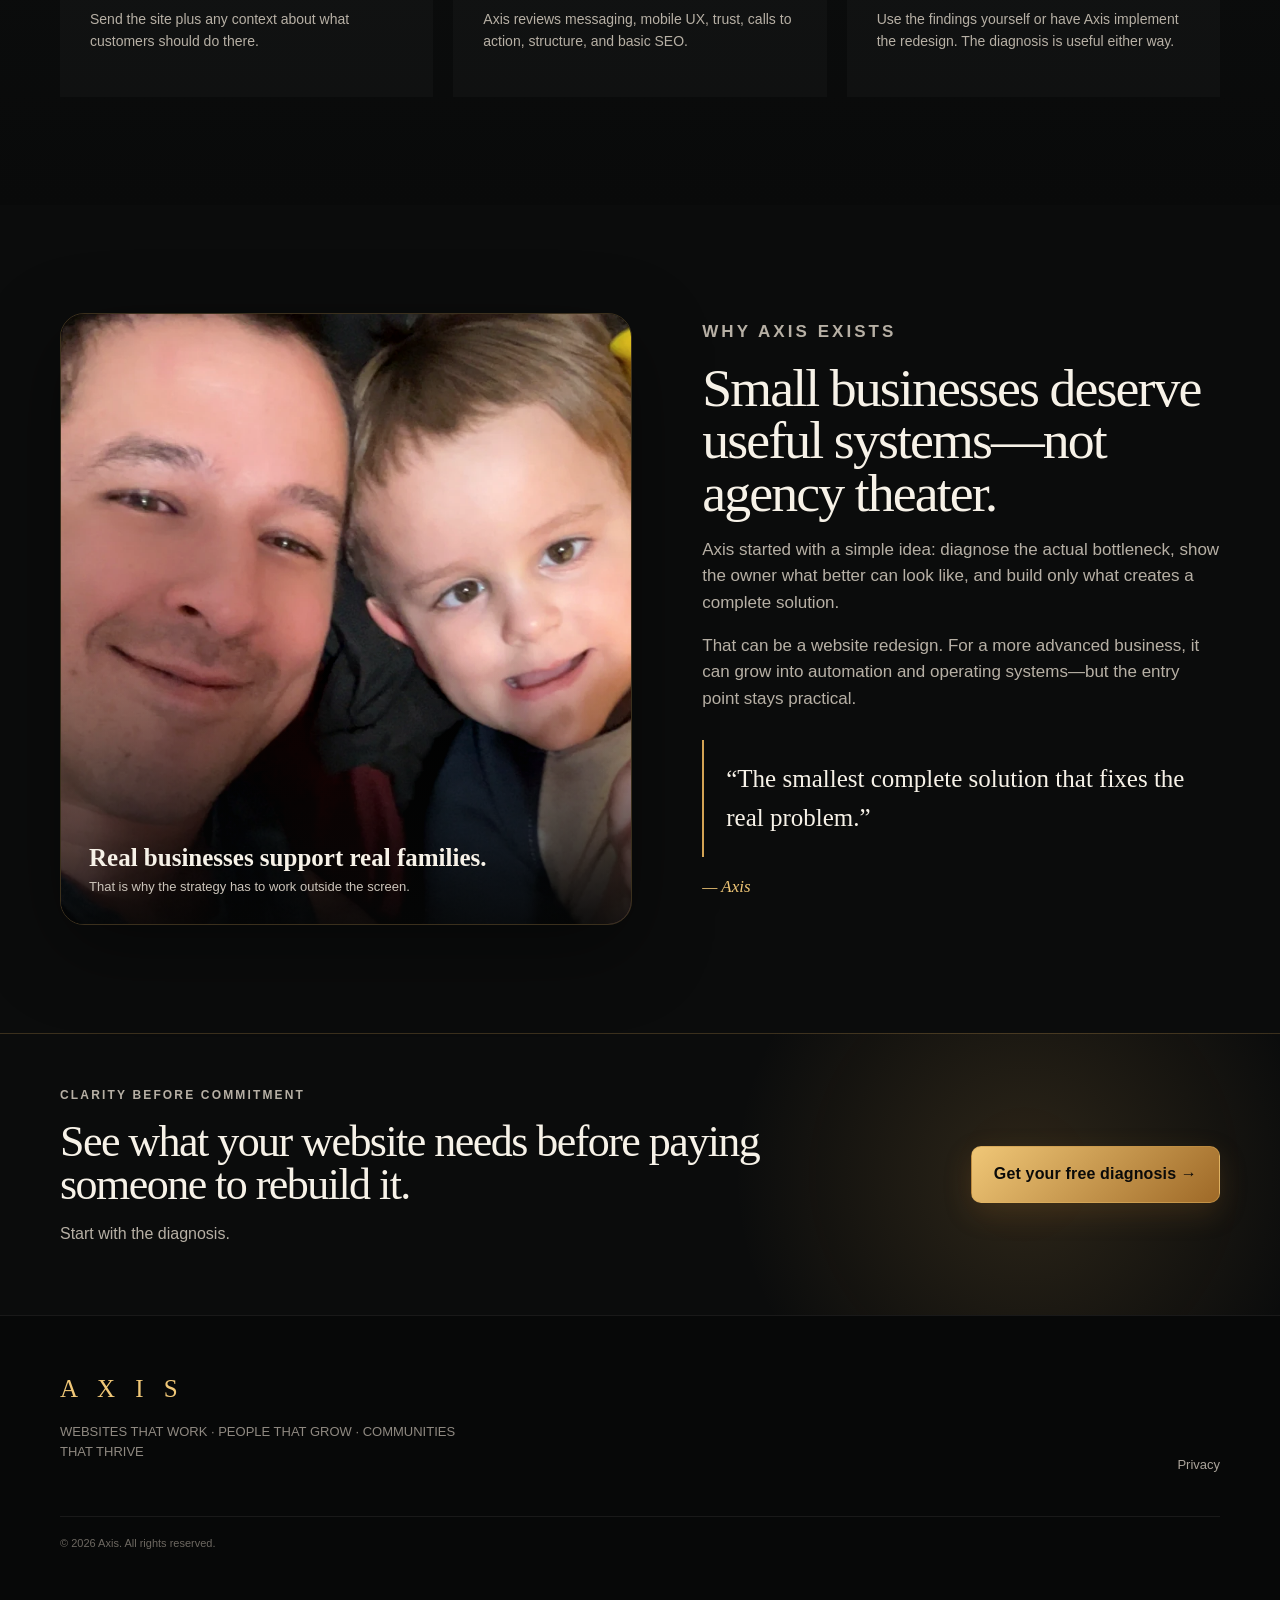
==== commit 9b161969: "Revise Axis landing page for qualified CRM intake" ====
--- a/index.html
+++ b/index.html
@@ -1,140 +1,33 @@
 <!doctype html>
 <html lang="en">
 <head>
-  <meta charset="utf-8">
-  <meta name="viewport" content="width=device-width, initial-scale=1">
-  <title>Free Website Growth Audit | Axis</title>
-  <meta name="description" content="Get a free, personalized website audit with a clear score, top conversion issues, quick wins, and a prioritized growth plan.">
-  <meta name="theme-color" content="#090a0a">
-  <meta property="og:title" content="Free Website Growth Audit | Axis">
-  <meta property="og:description" content="Find what is quietly costing your website leads, then get a clear, prioritized action plan.">
-  <meta property="og:type" content="website">
-  <meta property="og:image" content="assets/img/og-axis-audit.jpg">
-  <meta name="twitter:card" content="summary_large_image">
-  <link rel="icon" href="assets/img/favicon.svg" type="image/svg+xml">
-  <link rel="stylesheet" href="assets/css/styles.css">
-  <script src="assets/js/config.js"></script>
-  <script defer src="assets/js/app.js"></script>
+<meta charset="utf-8"><meta name="viewport" content="width=device-width,initial-scale=1">
+<title>Axis | Websites That Work</title>
+<meta name="description" content="Get a free website diagnosis, see what is holding your site back, and choose the smallest complete redesign if you want Axis to build it.">
+<meta name="theme-color" content="#090a0a"><meta property="og:title" content="Axis | Websites That Work"><meta property="og:description" content="A clearer website, a stronger customer path, and no pressure to buy more than you need."><meta property="og:type" content="website"><meta property="og:image" content="assets/img/og-axis-audit.jpg"><meta name="twitter:card" content="summary_large_image">
+<link rel="icon" href="assets/img/favicon.svg" type="image/svg+xml"><link rel="stylesheet" href="assets/css/styles.css"><link rel="stylesheet" href="assets/css/v2.css">
+<script src="assets/js/config.js"></script><script defer src="assets/js/app.js"></script>
 </head>
 <body>
-  <a class="skip-link" href="#main">Skip to content</a>
-  <header class="site-header" data-header>
-    <div class="container nav-wrap">
-      <a class="brand" href="#top" aria-label="Axis home">A X I S</a>
-      <nav class="desktop-nav" aria-label="Primary navigation">
-        <a href="#included">What you get</a>
-        <a href="#process">Process</a>
-        <a href="#about">About</a>
-      </nav>
-      <a class="button button-small" href="#audit-form">Get your free audit</a>
-    </div>
-  </header>
-
-  <main id="main">
-    <section class="hero" id="top">
-      <div class="hero-glow" aria-hidden="true"></div>
-      <div class="container hero-grid">
-        <div class="hero-copy reveal">
-          <p class="eyebrow">Free, personalized website audit</p>
-          <h1>Find what’s quietly costing your website <span>leads.</span></h1>
-          <p class="hero-lede">We’ll review your messaging, mobile experience, trust signals, and conversion path—then send a clear, prioritized action plan you can use whether you hire us or not.</p>
-          <ul class="proof-row" aria-label="Offer details">
-            <li><span>✓</span><strong>100% free</strong><small>No obligation</small></li>
-            <li><span>◷</span><strong>2 business days</strong><small>Clear findings</small></li>
-            <li><span>◇</span><strong>Fit-based advice</strong><small>No forced upsell</small></li>
-          </ul>
-
-          <form class="audit-form" id="audit-form" novalidate>
-            <div class="form-heading">
-              <div>
-                <p class="form-kicker">Start here</p>
-                <h2>Request your free audit</h2>
-              </div>
-              <span class="secure-chip">Private</span>
-            </div>
-            <div class="field-grid">
-              <label><span>Your name</span><input name="name" type="text" autocomplete="name" required placeholder="Your name"></label>
-              <label><span>Email address</span><input name="email" type="email" autocomplete="email" required placeholder="you@business.com"></label>
-              <label class="field-full"><span>Website URL</span><input name="website" type="url" inputmode="url" required placeholder="https://yourwebsite.com"></label>
-            </div>
-            <label class="consent"><input name="consent" type="checkbox" required><span>I agree to receive my audit and related website-growth guidance by email. I can unsubscribe anytime.</span></label>
-            <label class="honeypot" aria-hidden="true">Leave this blank<input name="company_website" tabindex="-1" autocomplete="off"></label>
-            <input type="hidden" name="utm_source"><input type="hidden" name="utm_medium"><input type="hidden" name="utm_campaign"><input type="hidden" name="utm_content"><input type="hidden" name="utm_term"><input type="hidden" name="page_url">
-            <button class="button button-primary button-wide" type="submit"><span>Generate my free audit</span><span aria-hidden="true">→</span></button>
-            <p class="form-status" role="status" aria-live="polite"></p>
-            <p class="microcopy">AI-assisted, founder-reviewed. Your information is never sold.</p>
-          </form>
-        </div>
-
-        <div class="hero-visual reveal reveal-delay">
-          <div class="portrait-frame">
-            <img src="assets/img/founder-portrait.webp" alt="Axis founder in professional attire" width="1100" height="1350">
-            <div class="portrait-overlay"></div>
-            <div class="founder-badge"><span class="badge-icon">A</span><div><strong>Founder-reviewed</strong><small>Clear strategy, plain English</small></div></div>
-          </div>
-          <div class="floating-card score-card"><span class="score-ring">72</span><div><strong>Example score</strong><small>Clear priorities, not vanity metrics</small></div></div>
-        </div>
-      </div>
-    </section>
-
-    <section class="trust-strip" aria-label="Audit focus areas">
-      <div class="container trust-grid"><span>Clarity</span><i></i><span>Credibility</span><i></i><span>Conversion</span><i></i><span>Mobile</span></div>
-    </section>
-
-    <section class="section" id="included">
-      <div class="container">
-        <div class="section-heading centered reveal"><p class="eyebrow">What you’ll receive</p><h2>Not a generic score. A decision-ready growth plan.</h2><p>Every finding is organized by impact, urgency, and effort so you know what to fix first.</p></div>
-        <div class="feature-grid">
-          <article class="feature-card reveal"><span class="feature-number">01</span><div class="feature-icon">◔</div><h3>Website scorecard</h3><p>A clear assessment of messaging, design, mobile usability, trust, SEO fundamentals, and conversion flow.</p></article>
-          <article class="feature-card reveal"><span class="feature-number">02</span><div class="feature-icon">!</div><h3>Top conversion issues</h3><p>The specific points where visitors may become confused, lose confidence, or leave without taking action.</p></article>
-          <article class="feature-card reveal"><span class="feature-number">03</span><div class="feature-icon">↗</div><h3>Quick wins</h3><p>Practical improvements you can apply immediately, ranked by likely impact and implementation effort.</p></article>
-          <article class="feature-card reveal"><span class="feature-number">04</span><div class="feature-icon">◎</div><h3>Fit-based recommendation</h3><p>The smallest complete solution for your actual needs—without under-solving or overbuilding.</p></article>
-        </div>
-      </div>
-    </section>
-
-    <section class="section report-section">
-      <div class="container report-grid">
-        <div class="report-copy reveal"><p class="eyebrow">Built for action</p><h2>See the problem, understand the cost, know the next move.</h2><p>Your audit explains what we found, why it matters, and how to correct it. You keep the strategy regardless of whether you hire Axis to implement it.</p><ul class="check-list"><li>Evidence-backed observations</li><li>Priorities ranked by business impact</li><li>Plain-English implementation guidance</li><li>A recommended scope based on fit</li></ul><a class="text-link" href="#audit-form">Request your audit <span>→</span></a></div>
-        <div class="report-preview reveal reveal-delay"><img src="assets/img/audit-preview.svg" alt="Illustrated preview of the Axis website audit report" width="900" height="650" loading="lazy"></div>
-      </div>
-    </section>
-
-    <section class="section process-section" id="process">
-      <div class="container">
-        <div class="section-heading centered reveal"><p class="eyebrow">Simple process</p><h2>Three steps from uncertainty to clarity.</h2></div>
-        <ol class="process-grid">
-          <li class="process-card reveal"><span>1</span><h3>Submit your website</h3><p>Share your name, email, and URL. The form takes about 30 seconds.</p></li>
-          <li class="process-card reveal"><span>2</span><h3>We review the full experience</h3><p>Axis analyzes how your site communicates, builds trust, and moves visitors toward action.</p></li>
-          <li class="process-card reveal"><span>3</span><h3>Receive your action plan</h3><p>Get your audit by email within two business days with clear priorities and next steps.</p></li>
-        </ol>
-      </div>
-    </section>
-
-    <section class="section founder-section" id="about">
-      <div class="container founder-grid">
-        <div class="family-photo reveal"><img src="assets/img/founder-family.webp" alt="Axis founder spending time with his son" width="1200" height="900" loading="lazy"><div class="family-caption"><strong>Real businesses support real families.</strong><span>That is why the strategy must work beyond the screen.</span></div></div>
-        <div class="founder-copy reveal reveal-delay"><p class="eyebrow">Why Axis exists</p><h2>Built by a business owner who values clarity, responsibility, and results.</h2><p>I know what it means to build with limited time, limited resources, and people depending on the outcome. Axis was created to give small-business owners the strategic clarity usually reserved for companies with full marketing teams.</p><p>No jargon. No pressure. No recommending a larger package simply because it costs more.</p><blockquote>“The goal is the smallest complete solution that fixes the real problem.”</blockquote><p class="signature">— Axis</p></div>
-      </div>
-    </section>
-
-    <section class="section faq-section">
-      <div class="container faq-grid">
-        <div class="section-heading reveal"><p class="eyebrow">Before you submit</p><h2>Common questions.</h2></div>
-        <div class="accordion reveal">
-          <details><summary>Is the audit really free?</summary><p>Yes. There is no payment required and no obligation to purchase implementation services.</p></details>
-          <details><summary>What will you review?</summary><p>Messaging clarity, trust signals, mobile usability, calls to action, conversion flow, basic SEO, speed indicators, and overall user experience.</p></details>
-          <details><summary>Will I be pressured into buying a package?</summary><p>No. If implementation is appropriate, the audit may recommend a scope and explain why smaller or larger options are not the best fit.</p></details>
-          <details><summary>How long does it take?</summary><p>The current target is delivery within two business days. If demand changes, the confirmation page and email should be updated before launch.</p></details>
-        </div>
-      </div>
-    </section>
-
-    <section class="final-cta">
-      <div class="container final-cta-inner reveal"><div><p class="eyebrow">Clarity before commitment</p><h2>Find out what your website needs—and what it doesn’t.</h2><p>Start with a free audit. Keep the strategy either way.</p></div><a class="button button-primary" href="#audit-form">Get your free audit <span>→</span></a></div>
-    </section>
-  </main>
-
-  <footer class="site-footer"><div class="container footer-grid"><div><a class="brand" href="#top">A X I S</a><p>Website strategy built around clarity, trust, and measurable action.</p></div><div class="footer-links"><a href="privacy.html">Privacy</a><a href="thank-you.html">Thank-you page</a></div><p class="copyright">© <span data-year></span> Axis. All rights reserved.</p></div></footer>
-</body>
-</html>+<a class="skip-link" href="#main">Skip to content</a>
+<header class="site-header" data-header><div class="container nav-wrap"><a class="brand" href="#top">A X I S</a><nav class="desktop-nav"><a href="#proof">What we fix</a><a href="#packages">Options</a><a href="#process">Process</a><a href="#about">About</a></nav><a class="button button-small" href="#audit-form">Get a free diagnosis</a></div></header>
+<main id="main">
+<section class="hero" id="top"><div class="hero-glow" aria-hidden="true"></div><div class="container hero-grid"><div class="hero-copy reveal"><p class="eyebrow">WEBSITES THAT WORK</p><h1>Your website should make the next step <span>obvious.</span></h1><p class="hero-lede">Axis helps local businesses turn confusing, dated, or underperforming websites into clear customer experiences. Start with a free diagnosis. We will show you what we would change and why before you decide anything.</p><ul class="proof-row"><li><span>✓</span><strong>Free diagnosis</strong><small>No obligation</small></li><li><span>◇</span><strong>Visual direction</strong><small>See the opportunity</small></li><li><span>↗</span><strong>Fixed scope</strong><small>No forced upsell</small></li></ul>
+<form class="audit-form" id="audit-form" novalidate><div class="form-heading"><div><p class="form-kicker">Tell us about the business</p><h2>Request your free website diagnosis</h2></div><span class="secure-chip">Private</span></div><div class="field-grid">
+<label><span>Your name</span><input name="name" type="text" autocomplete="name" required placeholder="Your name"></label>
+<label><span>Business name</span><input name="business" type="text" autocomplete="organization" placeholder="Business name"></label>
+<label><span>Email address</span><input name="email" type="email" autocomplete="email" required placeholder="you@business.com"></label>
+<label><span>Phone number</span><input name="phone" type="tel" autocomplete="tel" placeholder="(253) 555-0123"></label>
+<label class="field-full"><span>Website</span><input name="website" type="text" inputmode="url" required placeholder="yourwebsite.com"></label>
+<label class="field-full"><span>What would you like the website to do better?</span><textarea name="comments" rows="4" placeholder="More calls, easier booking, clearer services, stronger mobile experience, or anything else you want us to know."></textarea></label>
+</div><input type="hidden" name="package_interest" value="Free diagnosis"><label class="consent"><input name="consent" type="checkbox" required><span>I agree to receive my diagnosis and related website communication by email or phone. I can opt out anytime.</span></label><label class="honeypot" aria-hidden="true">Leave this blank<input name="company_website" tabindex="-1" autocomplete="off"></label><input type="hidden" name="utm_source"><input type="hidden" name="utm_medium"><input type="hidden" name="utm_campaign"><input type="hidden" name="utm_content"><input type="hidden" name="utm_term"><input type="hidden" name="page_url"><button class="button button-primary button-wide" type="submit"><span>Show me what you would change</span><span>→</span></button><p class="form-status" role="status" aria-live="polite"></p><p class="microcopy">Your request feeds directly into the private Axis workflow. Your information is never sold.</p></form></div>
+<div class="hero-visual reveal reveal-delay"><div class="portrait-frame"><img src="assets/img/founder-portrait.webp" alt="Axis founder" width="1100" height="1350"><div class="portrait-overlay"></div><div class="founder-badge"><span class="badge-icon">A</span><div><strong>Founder-led</strong><small>Diagnosis before pitch</small></div></div></div><div class="floating-card score-card"><span class="score-ring">72</span><div><strong>We look for friction</strong><small>Clarity · Trust · Mobile · Action</small></div></div></div></div></section>
+<section class="trust-strip"><div class="container trust-grid"><span>Clarity</span><i></i><span>Credibility</span><i></i><span>Conversion</span><i></i><span>Mobile</span></div></section>
+<section class="section" id="proof"><div class="container"><div class="section-heading centered reveal"><p class="eyebrow">WHAT WE ACTUALLY FIX</p><h2>A beautiful page is useful only if customers know what to do next.</h2><p>We diagnose the customer journey first, then design around the business goal.</p></div><div class="feature-grid"><article class="feature-card reveal"><span class="feature-number">01</span><div class="feature-icon">◎</div><h3>Message clarity</h3><p>Make the offer, service area, trust signals, and next step understandable within seconds.</p></article><article class="feature-card reveal"><span class="feature-number">02</span><div class="feature-icon">▣</div><h3>Mobile experience</h3><p>Build for the customer holding a phone—not just the owner viewing a desktop preview.</p></article><article class="feature-card reveal"><span class="feature-number">03</span><div class="feature-icon">↗</div><h3>Conversion path</h3><p>Calls, forms, booking, estimates, and service navigation should require as little friction as possible.</p></article><article class="feature-card reveal"><span class="feature-number">04</span><div class="feature-icon">◇</div><h3>Trust + proof</h3><p>Use real proof, clear expectations, and professional presentation instead of vague marketing claims.</p></article></div></div></section>
+<section class="section packages-section" id="packages"><div class="container"><div class="section-heading centered reveal"><p class="eyebrow">START FREE. BUILD ONLY IF IT MAKES SENSE.</p><h2>Simple options without a bloated agency retainer.</h2><p>Your diagnosis comes first. If you want Axis to implement it, choose the scope that actually fits.</p></div><div class="package-grid"><article class="package-card"><small>STEP 1</small><h3>Free diagnosis</h3><div class="price">$0</div><ul><li>Website/customer-path review</li><li>Key issues and quick wins</li><li>Recommended redesign direction</li><li>No obligation to hire Axis</li></ul><button class="package-select" data-package="Free diagnosis">Choose this package</button></article><article class="package-card featured"><span class="package-badge">MOST COMMON</span><small>IMPLEMENTATION</small><h3>Website redesign</h3><div class="price">$1,000 <em>or 3 × $333</em></div><ul><li>Responsive redesign</li><li>Conversion-focused page structure</li><li>On-page SEO + metadata</li><li>Analytics setup</li><li>Deployment + handoff</li></ul><button class="package-select" data-package="Website redesign - $1,000 or 3x$333">Choose this package</button></article><article class="package-card"><small>ADVANCED</small><h3>Business system</h3><div class="price">Custom</div><ul><li>Website plus workflow automation</li><li>CRM/intake integration</li><li>AI-enabled operations where appropriate</li><li>Scoped after diagnosis</li></ul><button class="package-select" data-package="Advanced business system">Choose this package</button></article></div></div></section>
+<section class="section report-section"><div class="container report-grid"><div class="report-copy reveal"><p class="eyebrow">HELPFUL BEFORE SALESY</p><h2>We show the diagnosis before asking you to buy the treatment.</h2><p>The first goal is to make the business problem visible. If the current site is already doing the job, we should be able to say that too.</p><ul class="check-list"><li>Specific observations instead of generic scores</li><li>Visual direction where it helps explain the change</li><li>Priorities based on customer friction</li><li>A scope sized to the actual problem</li></ul><a class="text-link" href="#audit-form">Request your diagnosis →</a></div><div class="report-preview reveal reveal-delay"><img src="assets/img/audit-preview.svg" alt="Axis website diagnosis preview" width="900" height="650" loading="lazy"></div></div></section>
+<section class="section process-section" id="process"><div class="container"><div class="section-heading centered reveal"><p class="eyebrow">THE PROCESS</p><h2>Fast enough to be useful. Detailed enough to make a decision.</h2></div><ol class="process-grid"><li class="process-card"><span>1</span><h3>Tell us about the business</h3><p>Send the site plus any context about what customers should do there.</p></li><li class="process-card"><span>2</span><h3>We diagnose the friction</h3><p>Axis reviews messaging, mobile UX, trust, calls to action, structure, and basic SEO.</p></li><li class="process-card"><span>3</span><h3>See the next move</h3><p>Use the findings yourself or have Axis implement the redesign. The diagnosis is useful either way.</p></li></ol></div></section>
+<section class="section founder-section" id="about"><div class="container founder-grid"><div class="family-photo reveal"><img src="assets/img/founder-family.webp" alt="Axis founder with his son" width="1200" height="900" loading="lazy"><div class="family-caption"><strong>Real businesses support real families.</strong><span>That is why the strategy has to work outside the screen.</span></div></div><div class="founder-copy reveal"><p class="eyebrow">WHY AXIS EXISTS</p><h2>Small businesses deserve useful systems—not agency theater.</h2><p>Axis started with a simple idea: diagnose the actual bottleneck, show the owner what better can look like, and build only what creates a complete solution.</p><p>That can be a website redesign. For a more advanced business, it can grow into automation and operating systems—but the entry point stays practical.</p><blockquote>“The smallest complete solution that fixes the real problem.”</blockquote><p class="signature">— Axis</p></div></div></section>
+<section class="final-cta"><div class="container final-cta-inner"><div><p class="eyebrow">CLARITY BEFORE COMMITMENT</p><h2>See what your website needs before paying someone to rebuild it.</h2><p>Start with the diagnosis.</p></div><a class="button button-primary" href="#audit-form">Get your free diagnosis →</a></div></section>
+</main><footer class="site-footer"><div class="container footer-grid"><div><a class="brand" href="#top">A X I S</a><p>WEBSITES THAT WORK · PEOPLE THAT GROW · COMMUNITIES THAT THRIVE</p></div><div class="footer-links"><a href="privacy.html">Privacy</a></div><p class="copyright">© <span data-year></span> Axis. All rights reserved.</p></div></footer>
+</body></html>
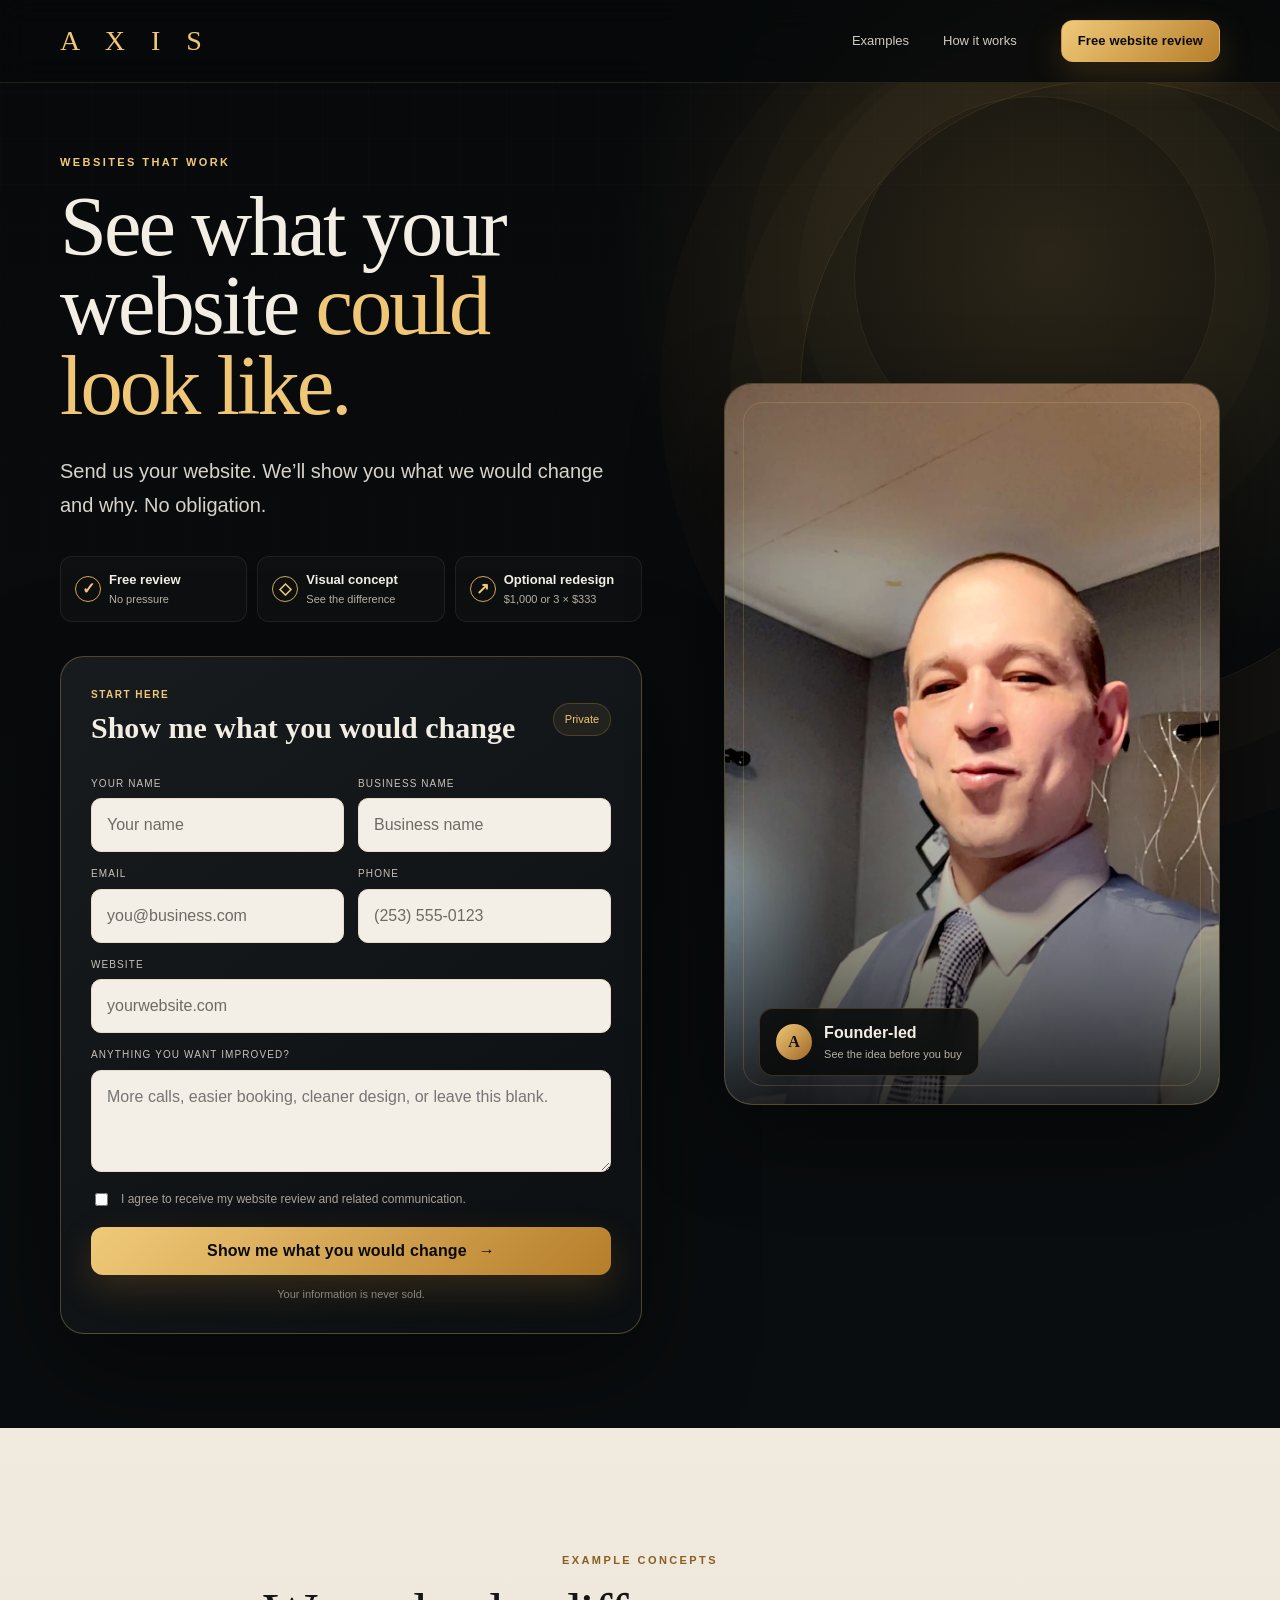
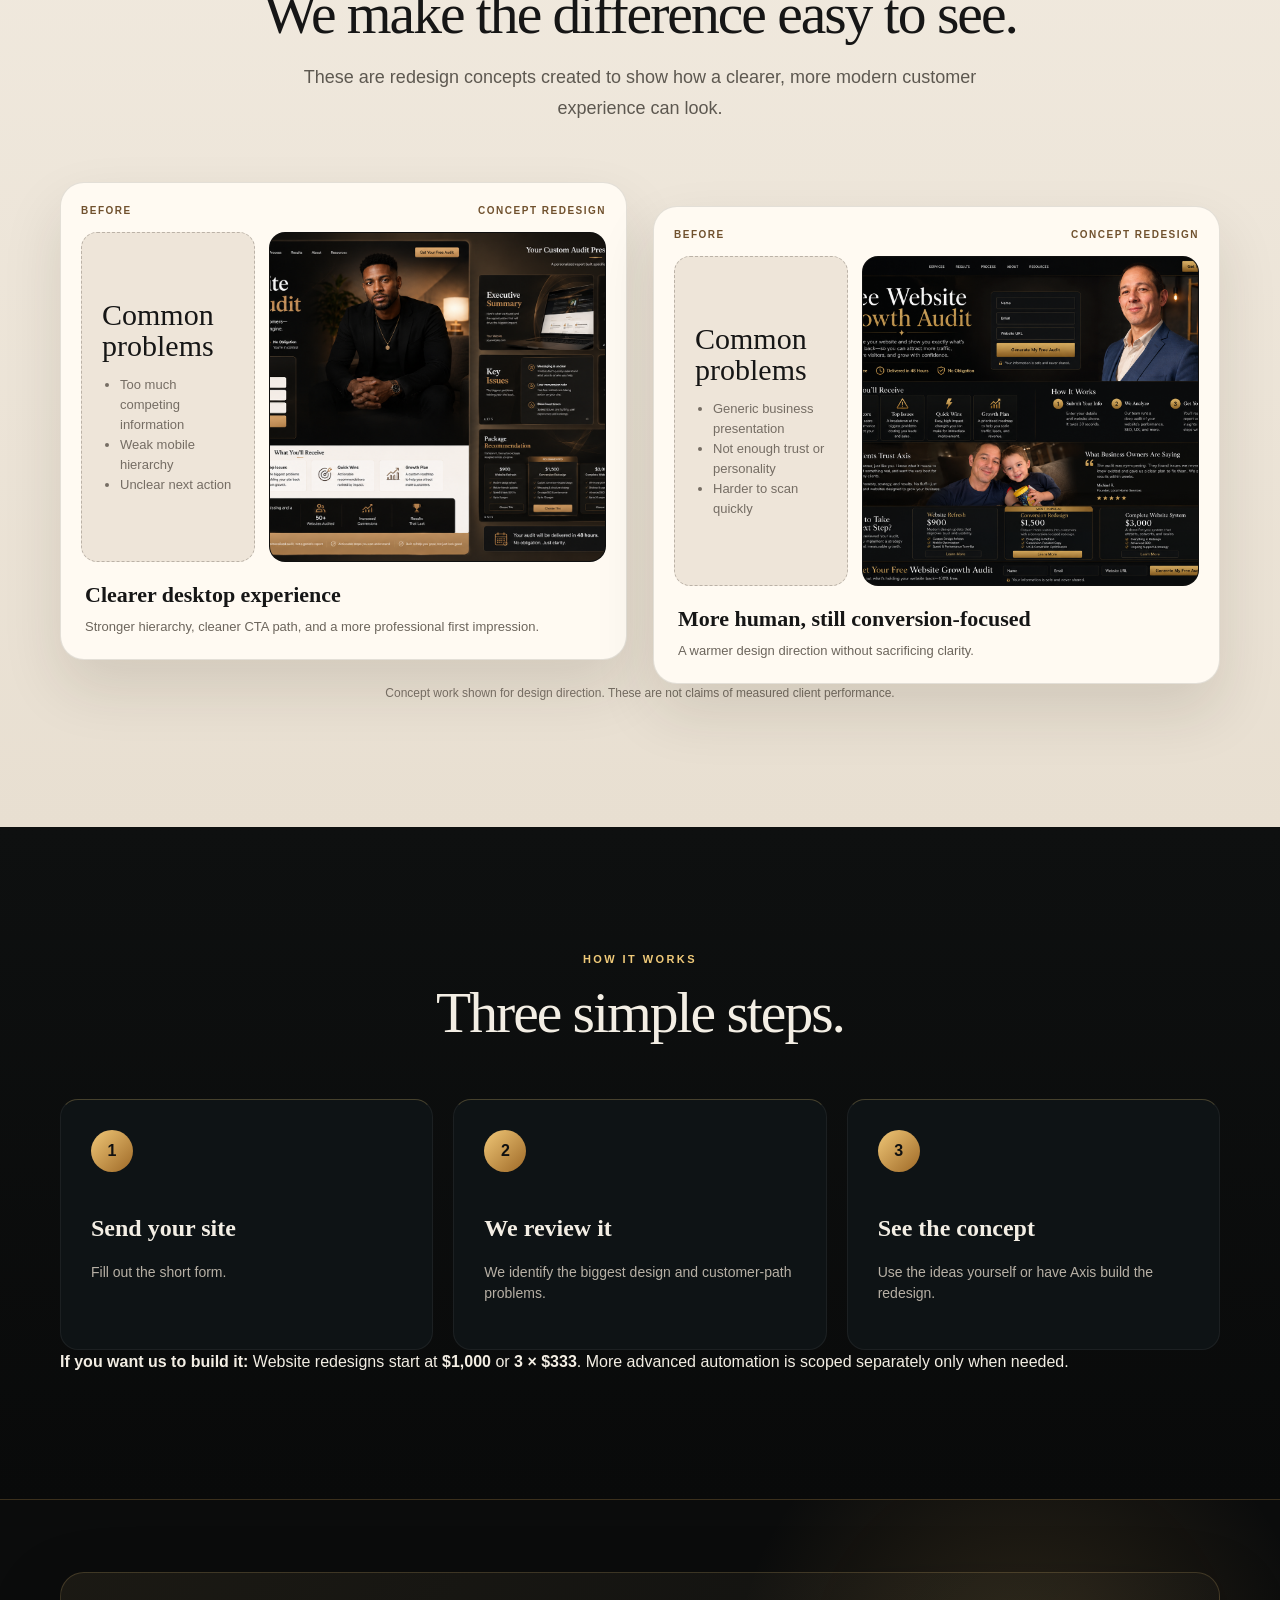
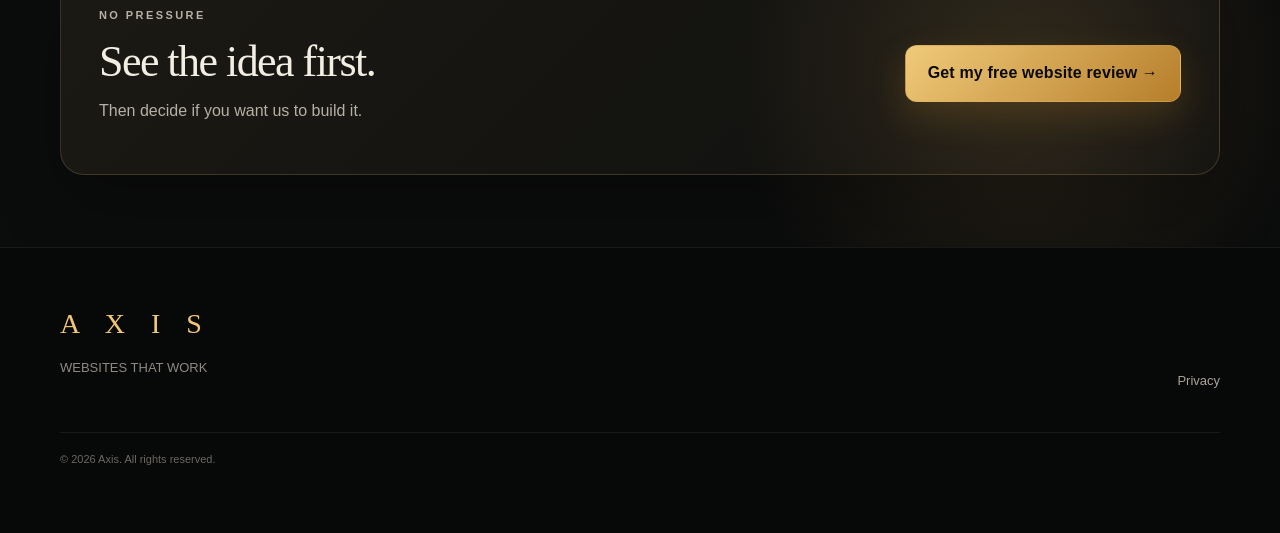
==== commit 69532a6a: "Simplify Axis landing page to one clear conversion path" ====
--- a/index.html
+++ b/index.html
@@ -3,31 +3,33 @@
 <head>
 <meta charset="utf-8"><meta name="viewport" content="width=device-width,initial-scale=1">
 <title>Axis | Websites That Work</title>
-<meta name="description" content="Get a free website diagnosis, see what is holding your site back, and choose the smallest complete redesign if you want Axis to build it.">
+<meta name="description" content="See what we would change about your website before you pay for a redesign.">
 <meta name="theme-color" content="#090a0a"><meta property="og:title" content="Axis | Websites That Work"><meta property="og:description" content="A clearer website, a stronger customer path, and no pressure to buy more than you need."><meta property="og:type" content="website"><meta property="og:image" content="assets/img/og-axis-audit.jpg"><meta name="twitter:card" content="summary_large_image">
 <link rel="icon" href="assets/img/favicon.svg" type="image/svg+xml"><link rel="stylesheet" href="assets/css/styles.css"><link rel="stylesheet" href="assets/css/v2.css">
 <script src="assets/js/config.js"></script><script defer src="assets/js/app.js"></script>
 </head>
 <body>
 <a class="skip-link" href="#main">Skip to content</a>
-<header class="site-header" data-header><div class="container nav-wrap"><a class="brand" href="#top">A X I S</a><nav class="desktop-nav"><a href="#proof">What we fix</a><a href="#packages">Options</a><a href="#process">Process</a><a href="#about">About</a></nav><a class="button button-small" href="#audit-form">Get a free diagnosis</a></div></header>
+<header class="site-header" data-header><div class="container nav-wrap"><a class="brand" href="#top">A X I S</a><nav class="desktop-nav"><a href="#examples">Examples</a><a href="#process">How it works</a></nav><a class="button button-small" href="#audit-form">Free website review</a></div></header>
 <main id="main">
-<section class="hero" id="top"><div class="hero-glow" aria-hidden="true"></div><div class="container hero-grid"><div class="hero-copy reveal"><p class="eyebrow">WEBSITES THAT WORK</p><h1>Your website should make the next step <span>obvious.</span></h1><p class="hero-lede">Axis helps local businesses turn confusing, dated, or underperforming websites into clear customer experiences. Start with a free diagnosis. We will show you what we would change and why before you decide anything.</p><ul class="proof-row"><li><span>✓</span><strong>Free diagnosis</strong><small>No obligation</small></li><li><span>◇</span><strong>Visual direction</strong><small>See the opportunity</small></li><li><span>↗</span><strong>Fixed scope</strong><small>No forced upsell</small></li></ul>
-<form class="audit-form" id="audit-form" novalidate><div class="form-heading"><div><p class="form-kicker">Tell us about the business</p><h2>Request your free website diagnosis</h2></div><span class="secure-chip">Private</span></div><div class="field-grid">
+<section class="hero simple-hero" id="top"><div class="hero-glow" aria-hidden="true"></div><div class="container hero-grid"><div class="hero-copy reveal"><p class="eyebrow">WEBSITES THAT WORK</p><h1>See what your website <span>could look like.</span></h1><p class="hero-lede">Send us your website. We’ll show you what we would change and why. No obligation.</p><ul class="proof-row simple-proof"><li><span>✓</span><strong>Free review</strong><small>No pressure</small></li><li><span>◇</span><strong>Visual concept</strong><small>See the difference</small></li><li><span>↗</span><strong>Optional redesign</strong><small>$1,000 or 3 × $333</small></li></ul>
+<form class="audit-form" id="audit-form" novalidate><div class="form-heading"><div><p class="form-kicker">START HERE</p><h2>Show me what you would change</h2></div><span class="secure-chip">Private</span></div><div class="field-grid">
 <label><span>Your name</span><input name="name" type="text" autocomplete="name" required placeholder="Your name"></label>
 <label><span>Business name</span><input name="business" type="text" autocomplete="organization" placeholder="Business name"></label>
-<label><span>Email address</span><input name="email" type="email" autocomplete="email" required placeholder="you@business.com"></label>
-<label><span>Phone number</span><input name="phone" type="tel" autocomplete="tel" placeholder="(253) 555-0123"></label>
+<label><span>Email</span><input name="email" type="email" autocomplete="email" required placeholder="you@business.com"></label>
+<label><span>Phone</span><input name="phone" type="tel" autocomplete="tel" placeholder="(253) 555-0123"></label>
 <label class="field-full"><span>Website</span><input name="website" type="text" inputmode="url" required placeholder="yourwebsite.com"></label>
-<label class="field-full"><span>What would you like the website to do better?</span><textarea name="comments" rows="4" placeholder="More calls, easier booking, clearer services, stronger mobile experience, or anything else you want us to know."></textarea></label>
-</div><input type="hidden" name="package_interest" value="Free diagnosis"><label class="consent"><input name="consent" type="checkbox" required><span>I agree to receive my diagnosis and related website communication by email or phone. I can opt out anytime.</span></label><label class="honeypot" aria-hidden="true">Leave this blank<input name="company_website" tabindex="-1" autocomplete="off"></label><input type="hidden" name="utm_source"><input type="hidden" name="utm_medium"><input type="hidden" name="utm_campaign"><input type="hidden" name="utm_content"><input type="hidden" name="utm_term"><input type="hidden" name="page_url"><button class="button button-primary button-wide" type="submit"><span>Show me what you would change</span><span>→</span></button><p class="form-status" role="status" aria-live="polite"></p><p class="microcopy">Your request feeds directly into the private Axis workflow. Your information is never sold.</p></form></div>
-<div class="hero-visual reveal reveal-delay"><div class="portrait-frame"><img src="assets/img/founder-portrait.webp" alt="Axis founder" width="1100" height="1350"><div class="portrait-overlay"></div><div class="founder-badge"><span class="badge-icon">A</span><div><strong>Founder-led</strong><small>Diagnosis before pitch</small></div></div></div><div class="floating-card score-card"><span class="score-ring">72</span><div><strong>We look for friction</strong><small>Clarity · Trust · Mobile · Action</small></div></div></div></div></section>
-<section class="trust-strip"><div class="container trust-grid"><span>Clarity</span><i></i><span>Credibility</span><i></i><span>Conversion</span><i></i><span>Mobile</span></div></section>
-<section class="section" id="proof"><div class="container"><div class="section-heading centered reveal"><p class="eyebrow">WHAT WE ACTUALLY FIX</p><h2>A beautiful page is useful only if customers know what to do next.</h2><p>We diagnose the customer journey first, then design around the business goal.</p></div><div class="feature-grid"><article class="feature-card reveal"><span class="feature-number">01</span><div class="feature-icon">◎</div><h3>Message clarity</h3><p>Make the offer, service area, trust signals, and next step understandable within seconds.</p></article><article class="feature-card reveal"><span class="feature-number">02</span><div class="feature-icon">▣</div><h3>Mobile experience</h3><p>Build for the customer holding a phone—not just the owner viewing a desktop preview.</p></article><article class="feature-card reveal"><span class="feature-number">03</span><div class="feature-icon">↗</div><h3>Conversion path</h3><p>Calls, forms, booking, estimates, and service navigation should require as little friction as possible.</p></article><article class="feature-card reveal"><span class="feature-number">04</span><div class="feature-icon">◇</div><h3>Trust + proof</h3><p>Use real proof, clear expectations, and professional presentation instead of vague marketing claims.</p></article></div></div></section>
-<section class="section packages-section" id="packages"><div class="container"><div class="section-heading centered reveal"><p class="eyebrow">START FREE. BUILD ONLY IF IT MAKES SENSE.</p><h2>Simple options without a bloated agency retainer.</h2><p>Your diagnosis comes first. If you want Axis to implement it, choose the scope that actually fits.</p></div><div class="package-grid"><article class="package-card"><small>STEP 1</small><h3>Free diagnosis</h3><div class="price">$0</div><ul><li>Website/customer-path review</li><li>Key issues and quick wins</li><li>Recommended redesign direction</li><li>No obligation to hire Axis</li></ul><button class="package-select" data-package="Free diagnosis">Choose this package</button></article><article class="package-card featured"><span class="package-badge">MOST COMMON</span><small>IMPLEMENTATION</small><h3>Website redesign</h3><div class="price">$1,000 <em>or 3 × $333</em></div><ul><li>Responsive redesign</li><li>Conversion-focused page structure</li><li>On-page SEO + metadata</li><li>Analytics setup</li><li>Deployment + handoff</li></ul><button class="package-select" data-package="Website redesign - $1,000 or 3x$333">Choose this package</button></article><article class="package-card"><small>ADVANCED</small><h3>Business system</h3><div class="price">Custom</div><ul><li>Website plus workflow automation</li><li>CRM/intake integration</li><li>AI-enabled operations where appropriate</li><li>Scoped after diagnosis</li></ul><button class="package-select" data-package="Advanced business system">Choose this package</button></article></div></div></section>
-<section class="section report-section"><div class="container report-grid"><div class="report-copy reveal"><p class="eyebrow">HELPFUL BEFORE SALESY</p><h2>We show the diagnosis before asking you to buy the treatment.</h2><p>The first goal is to make the business problem visible. If the current site is already doing the job, we should be able to say that too.</p><ul class="check-list"><li>Specific observations instead of generic scores</li><li>Visual direction where it helps explain the change</li><li>Priorities based on customer friction</li><li>A scope sized to the actual problem</li></ul><a class="text-link" href="#audit-form">Request your diagnosis →</a></div><div class="report-preview reveal reveal-delay"><img src="assets/img/audit-preview.svg" alt="Axis website diagnosis preview" width="900" height="650" loading="lazy"></div></div></section>
-<section class="section process-section" id="process"><div class="container"><div class="section-heading centered reveal"><p class="eyebrow">THE PROCESS</p><h2>Fast enough to be useful. Detailed enough to make a decision.</h2></div><ol class="process-grid"><li class="process-card"><span>1</span><h3>Tell us about the business</h3><p>Send the site plus any context about what customers should do there.</p></li><li class="process-card"><span>2</span><h3>We diagnose the friction</h3><p>Axis reviews messaging, mobile UX, trust, calls to action, structure, and basic SEO.</p></li><li class="process-card"><span>3</span><h3>See the next move</h3><p>Use the findings yourself or have Axis implement the redesign. The diagnosis is useful either way.</p></li></ol></div></section>
-<section class="section founder-section" id="about"><div class="container founder-grid"><div class="family-photo reveal"><img src="assets/img/founder-family.webp" alt="Axis founder with his son" width="1200" height="900" loading="lazy"><div class="family-caption"><strong>Real businesses support real families.</strong><span>That is why the strategy has to work outside the screen.</span></div></div><div class="founder-copy reveal"><p class="eyebrow">WHY AXIS EXISTS</p><h2>Small businesses deserve useful systems—not agency theater.</h2><p>Axis started with a simple idea: diagnose the actual bottleneck, show the owner what better can look like, and build only what creates a complete solution.</p><p>That can be a website redesign. For a more advanced business, it can grow into automation and operating systems—but the entry point stays practical.</p><blockquote>“The smallest complete solution that fixes the real problem.”</blockquote><p class="signature">— Axis</p></div></div></section>
-<section class="final-cta"><div class="container final-cta-inner"><div><p class="eyebrow">CLARITY BEFORE COMMITMENT</p><h2>See what your website needs before paying someone to rebuild it.</h2><p>Start with the diagnosis.</p></div><a class="button button-primary" href="#audit-form">Get your free diagnosis →</a></div></section>
-</main><footer class="site-footer"><div class="container footer-grid"><div><a class="brand" href="#top">A X I S</a><p>WEBSITES THAT WORK · PEOPLE THAT GROW · COMMUNITIES THAT THRIVE</p></div><div class="footer-links"><a href="privacy.html">Privacy</a></div><p class="copyright">© <span data-year></span> Axis. All rights reserved.</p></div></footer>
+<label class="field-full"><span>Anything you want improved?</span><textarea name="comments" rows="3" placeholder="More calls, easier booking, cleaner design, or leave this blank."></textarea></label>
+</div><input type="hidden" name="package_interest" value="Free diagnosis"><label class="consent"><input name="consent" type="checkbox" required><span>I agree to receive my website review and related communication.</span></label><label class="honeypot" aria-hidden="true">Leave this blank<input name="company_website" tabindex="-1" autocomplete="off"></label><input type="hidden" name="utm_source"><input type="hidden" name="utm_medium"><input type="hidden" name="utm_campaign"><input type="hidden" name="utm_content"><input type="hidden" name="utm_term"><input type="hidden" name="page_url"><button class="button button-primary button-wide" type="submit"><span>Show me what you would change</span><span>→</span></button><p class="form-status" role="status" aria-live="polite"></p><p class="microcopy">Your information is never sold.</p></form></div>
+<div class="hero-visual reveal reveal-delay"><div class="portrait-frame"><img src="assets/img/founder-portrait.webp" alt="Axis founder" width="1100" height="1350"><div class="portrait-overlay"></div><div class="founder-badge"><span class="badge-icon">A</span><div><strong>Founder-led</strong><small>See the idea before you buy</small></div></div></div></div></div></section>
+
+<section class="section concept-section" id="examples"><div class="container"><div class="section-heading centered reveal"><p class="eyebrow">EXAMPLE CONCEPTS</p><h2>We make the difference easy to see.</h2><p>These are redesign concepts created to show how a clearer, more modern customer experience can look.</p></div><div class="concept-grid">
+<article class="concept-card reveal"><div class="concept-labels"><span>Before</span><span>Concept redesign</span></div><div class="concept-stage"><div class="before-panel"><strong>Common problems</strong><ul><li>Too much competing information</li><li>Weak mobile hierarchy</li><li>Unclear next action</li></ul></div><div class="after-shot"><img src="design-reference/desktop-concept.png" alt="Axis desktop website redesign concept" loading="lazy"></div></div><footer><strong>Clearer desktop experience</strong><p>Stronger hierarchy, cleaner CTA path, and a more professional first impression.</p></footer></article>
+<article class="concept-card reveal"><div class="concept-labels"><span>Before</span><span>Concept redesign</span></div><div class="concept-stage"><div class="before-panel"><strong>Common problems</strong><ul><li>Generic business presentation</li><li>Not enough trust or personality</li><li>Harder to scan quickly</li></ul></div><div class="after-shot"><img src="design-reference/family-desktop-concept.png" alt="Axis family-focused website redesign concept" loading="lazy"></div></div><footer><strong>More human, still conversion-focused</strong><p>A warmer design direction without sacrificing clarity.</p></footer></article>
+</div><p class="concept-disclaimer">Concept work shown for design direction. These are not claims of measured client performance.</p></div></section>
+
+<section class="section process-section" id="process"><div class="container"><div class="section-heading centered reveal"><p class="eyebrow">HOW IT WORKS</p><h2>Three simple steps.</h2></div><ol class="process-grid"><li class="process-card"><span>1</span><h3>Send your site</h3><p>Fill out the short form.</p></li><li class="process-card"><span>2</span><h3>We review it</h3><p>We identify the biggest design and customer-path problems.</p></li><li class="process-card"><span>3</span><h3>See the concept</h3><p>Use the ideas yourself or have Axis build the redesign.</p></li></ol><div class="simple-price-note"><strong>If you want us to build it:</strong> Website redesigns start at <b>$1,000</b> or <b>3 × $333</b>. More advanced automation is scoped separately only when needed.</div></div></section>
+
+<section class="final-cta"><div class="container final-cta-inner"><div><p class="eyebrow">NO PRESSURE</p><h2>See the idea first.</h2><p>Then decide if you want us to build it.</p></div><a class="button button-primary" href="#audit-form">Get my free website review →</a></div></section>
+</main><footer class="site-footer"><div class="container footer-grid"><div><a class="brand" href="#top">A X I S</a><p>WEBSITES THAT WORK</p></div><div class="footer-links"><a href="privacy.html">Privacy</a></div><p class="copyright">© <span data-year></span> Axis. All rights reserved.</p></div></footer>
 </body></html>
--- a/assets/css/v2.css
+++ b/assets/css/v2.css
@@ -0,0 +1,18 @@
+/* Axis Landing Page V2 — premium visual system; lead flow untouched */
+:root{--axis-bg:#07090a;--axis-bg2:#0b0e10;--axis-panel:#111518;--axis-panel2:#171c20;--axis-cream:#f3eee4;--axis-muted:#aaa49c;--axis-gold:#d9ad58;--axis-gold2:#f0ca79;--axis-line:rgba(240,202,121,.18);--axis-shadow:0 30px 90px rgba(0,0,0,.48)}
+body{background:radial-gradient(circle at 78% 8%,rgba(217,173,88,.09),transparent 25%),linear-gradient(180deg,var(--axis-bg),#090c0e 38%,#080a0b);color:var(--axis-cream)}
+.site-header{background:rgba(7,9,10,.84);border-bottom:1px solid rgba(240,202,121,.12)}.nav-wrap{height:82px}.brand{font-size:28px;letter-spacing:.34em}.desktop-nav{gap:34px}.desktop-nav a{font-size:13px}.button{border-radius:12px;background:linear-gradient(135deg,var(--axis-gold2),#b67e2b);box-shadow:0 14px 34px rgba(182,126,43,.22)}
+.hero{min-height:920px;padding:154px 0 94px;background:radial-gradient(circle at 82% 18%,rgba(217,173,88,.17),transparent 28%),linear-gradient(180deg,#07090a 0%,#0a0d0f 100%)}.hero-grid{grid-template-columns:1.08fr .92fr;gap:82px}.hero-copy{max-width:760px}.eyebrow{font-size:11px;letter-spacing:.22em;color:var(--axis-gold2)}.hero h1{font-size:clamp(58px,6.6vw,92px);line-height:.94;max-width:780px;text-wrap:balance}.hero-lede{font-size:20px;line-height:1.68;color:#d8d3ca;max-width:690px;margin:30px 0 34px}
+.proof-row{gap:10px;margin-bottom:34px}.proof-row li{border:1px solid rgba(255,255,255,.07);background:rgba(255,255,255,.025);padding:13px 14px;border-radius:12px;grid-template-columns:34px 1fr}.proof-row li:last-child{border:1px solid rgba(255,255,255,.07)}
+.audit-form{max-width:720px;padding:30px;background:linear-gradient(145deg,rgba(24,28,31,.98),rgba(12,15,17,.98));border:1px solid rgba(240,202,121,.28);border-radius:24px;box-shadow:0 34px 100px rgba(0,0,0,.52)}.form-heading{margin-bottom:24px}.form-heading h2{font-size:30px}.secure-chip{background:rgba(217,173,88,.08);padding:7px 11px}.field-grid{gap:14px}.field-grid label span{font-size:10px}.field-grid input,.field-grid textarea{background:#f4efe6;border:1px solid #e6dccb;border-radius:10px;min-height:54px}.field-grid textarea{width:100%;color:#0d0e0e;padding:14px 15px;font:16px/1.5 var(--sans);resize:vertical}.consent{margin:18px 0}.microcopy{opacity:.78}
+.portrait-frame{border-radius:28px;min-height:720px;border-color:rgba(240,202,121,.3);box-shadow:var(--axis-shadow)}.portrait-frame::before{border-radius:20px}.portrait-frame img{min-height:720px}.score-card{left:-40px;top:86px}.floating-card{border-color:rgba(240,202,121,.24);border-radius:16px;padding:15px 18px}.founder-badge{border-radius:14px}
+.trust-strip{background:#090c0e;border-color:rgba(240,202,121,.12)}.trust-grid{min-height:82px}
+.section{padding:124px 0}.section-heading{margin-bottom:58px}.section-heading h2,.report-copy h2,.founder-copy h2{font-size:clamp(42px,4.5vw,66px);line-height:1}.section-heading>p:last-child{max-width:680px;margin:20px auto 0;line-height:1.7}.feature-grid{gap:20px}.feature-card{min-height:330px;padding:32px;border-radius:22px;background:linear-gradient(145deg,#14191c,#0c1012);border-color:rgba(255,255,255,.07)}.feature-card:hover{border-color:rgba(240,202,121,.28)}.feature-icon{margin-bottom:54px}
+.concept-section{background:linear-gradient(180deg,#f1eadf,#e8dfd1);color:#161616}.concept-section .eyebrow{color:#8c5d20}.concept-section .section-heading>p:last-child{color:#5d5850}.concept-grid{display:grid;grid-template-columns:repeat(2,minmax(0,1fr));gap:26px}.concept-card{background:#fffaf2;border:1px solid rgba(30,24,18,.12);border-radius:24px;padding:20px;box-shadow:0 28px 60px rgba(40,30,18,.12)}.concept-labels{display:flex;justify-content:space-between;gap:12px;margin-bottom:14px}.concept-labels span{font-size:10px;letter-spacing:.15em;font-weight:900;text-transform:uppercase;color:#70512e}.concept-stage{display:grid;grid-template-columns:.68fr 1.32fr;gap:14px;align-items:stretch}.before-panel{border:1px dashed rgba(38,31,23,.25);border-radius:16px;padding:20px;background:#eee5d9;display:flex;flex-direction:column;justify-content:center;min-height:330px}.before-panel strong{font:500 30px/1.05 var(--serif);margin-bottom:13px}.before-panel p{color:#625b52;margin:0 0 14px}.before-panel ul{padding-left:18px;margin:0;color:#756d64;font-size:13px}.after-shot{border-radius:16px;overflow:hidden;background:#111;min-height:330px;border:1px solid rgba(0,0,0,.12)}.after-shot img{width:100%;height:100%;object-fit:cover;object-position:top}.concept-card footer{padding:16px 4px 2px}.concept-card footer strong{font-family:var(--serif);font-size:22px}.concept-card footer p{color:#6c655c;margin:5px 0 0;font-size:13px}.concept-disclaimer{text-align:center;color:#746c62;font-size:12px;margin:24px auto 0;max-width:760px}
+.packages-section{background:radial-gradient(circle at 50% 0,rgba(217,173,88,.08),transparent 30%),#090c0e}.package-grid{display:grid;grid-template-columns:repeat(3,1fr);gap:22px;align-items:stretch}.package-card{position:relative;border:1px solid rgba(255,255,255,.08);border-radius:24px;background:linear-gradient(145deg,#151a1d,#0d1113);padding:34px;min-height:470px;display:flex;flex-direction:column}.package-card.featured{border-color:rgba(240,202,121,.72);box-shadow:0 26px 90px rgba(158,105,39,.2);transform:translateY(-10px)}.package-card small{color:var(--axis-gold2);letter-spacing:.16em;font-weight:800}.package-card h3{font-family:var(--serif);font-size:32px;margin:14px 0 5px}.package-card .price{font-family:var(--serif);font-size:36px;margin:10px 0 22px}.package-card .price em{display:block;font:600 13px var(--sans);color:var(--muted);margin-top:4px}.package-card ul{padding:0;list-style:none;margin:0 0 28px}.package-card li{padding:11px 0 11px 25px;border-bottom:1px solid rgba(255,255,255,.07);color:#d1cbc2;position:relative}.package-card li::before{content:'✓';position:absolute;left:0;color:var(--axis-gold2)}.package-select{margin-top:auto;border:1px solid var(--axis-gold);background:transparent;color:var(--axis-gold2);padding:14px 17px;border-radius:10px;font-weight:800;cursor:pointer}.package-select:hover{background:var(--axis-gold);color:#111}.package-badge{position:absolute;right:20px;top:20px;background:var(--axis-gold);color:#111;padding:6px 9px;border-radius:999px;font-size:9px;font-weight:900;letter-spacing:.08em}
+.report-section{background:#eee6d9}.report-grid{gap:90px}.process-card{border-radius:18px;border:1px solid rgba(255,255,255,.06);border-top-color:rgba(240,202,121,.25);background:#0e1315}.founder-grid{gap:86px}.family-photo{border-radius:28px}.final-cta{padding:72px 0}.final-cta-inner{padding:34px 38px;border:1px solid rgba(240,202,121,.18);border-radius:24px;background:linear-gradient(135deg,rgba(240,202,121,.07),rgba(255,255,255,.015))}
+/* Desktop gets the richer visual treatment */
+@media(min-width:1100px){.hero::after{content:'';position:absolute;inset:96px 5% auto auto;width:360px;height:360px;border-radius:50%;border:1px solid rgba(240,202,121,.09);box-shadow:0 0 0 55px rgba(240,202,121,.018),0 0 0 110px rgba(240,202,121,.012);pointer-events:none}.feature-card:nth-child(2),.feature-card:nth-child(4){transform:translateY(18px)}.concept-card:nth-child(2),.concept-card:nth-child(4){transform:translateY(24px)}.report-preview{transform:perspective(1000px) rotateY(-3deg) rotateX(1deg)}.family-photo{transform:perspective(1000px) rotateY(2deg)}.package-card.featured{scale:1.025}.final-cta-inner{box-shadow:0 28px 70px rgba(0,0,0,.26)}}
+@media(max-width:1000px){.hero-grid,.report-grid,.founder-grid{grid-template-columns:1fr;gap:48px}.hero-visual{max-width:650px;margin:auto}.concept-grid{grid-template-columns:1fr}.package-grid{grid-template-columns:1fr}.package-card.featured{transform:none}.desktop-nav{display:none}}
+/* Phone mode: fewer layers, fewer distractions, faster decisions */
+@media(max-width:700px){body{background:#090b0c}.container{width:min(100% - 28px,1160px)}.site-header{background:rgba(7,9,10,.96);backdrop-filter:blur(10px)}.nav-wrap{height:66px;gap:10px}.brand{font-size:20px;letter-spacing:.26em}.button-small{font-size:10px;padding:9px 10px;white-space:nowrap}.hero{padding:98px 0 54px;min-height:auto;background:#090b0c}.hero-glow,.score-card,.trust-strip{display:none}.hero-grid{gap:28px}.hero h1{font-size:clamp(43px,13vw,58px);line-height:.96}.hero-lede{font-size:16px;line-height:1.55;margin:22px 0 22px}.proof-row{grid-template-columns:1fr;gap:7px;margin-bottom:22px}.proof-row li{padding:10px 12px;background:#111517}.proof-row small{display:none}.audit-form{padding:18px;border-radius:16px;box-shadow:none}.form-heading{margin-bottom:16px}.form-heading h2{font-size:24px}.secure-chip{display:none}.field-grid{grid-template-columns:1fr;gap:10px}.field-full{grid-column:auto}.field-grid input,.field-grid textarea{min-height:50px}.consent{font-size:11px}.microcopy{font-size:10px}.hero-visual{display:none}.section{padding:64px 0}.section-heading{margin-bottom:30px}.section-heading h2,.report-copy h2,.founder-copy h2{font-size:38px;line-height:1.02}.section-heading>p:last-child{font-size:15px;line-height:1.5}.feature-grid{grid-template-columns:1fr;gap:10px}.feature-card{min-height:auto;padding:20px;border-radius:15px}.feature-icon{width:42px;height:42px;margin-bottom:18px}.feature-number{display:none}.feature-card h3{font-size:22px}.concept-section{padding-top:58px}.concept-grid{gap:14px}.concept-card{padding:12px;border-radius:16px;box-shadow:none}.concept-labels{margin-bottom:8px}.concept-labels span:first-child{display:none}.concept-labels span:last-child{font-size:9px}.concept-stage{grid-template-columns:1fr}.before-panel{display:none}.after-shot{min-height:0;border-radius:12px}.after-shot img{height:auto;object-fit:contain}.concept-card footer{padding:12px 4px 2px}.concept-card footer strong{font-size:19px}.concept-card footer p{font-size:12px;line-height:1.45}.concept-disclaimer{font-size:11px;margin-top:16px}.packages-section{background:#0a0c0d}.package-grid{gap:12px}.package-card{min-height:auto;padding:22px;border-radius:16px}.package-card.featured{order:-1}.package-card h3{font-size:27px}.package-card .price{font-size:30px;margin-bottom:14px}.package-card li{padding:8px 0 8px 22px}.package-badge{position:static;align-self:flex-start;margin-bottom:10px}.report-section{padding:58px 0}.report-preview{display:none}.report-copy p{font-size:15px}.process-grid{grid-template-columns:1fr;gap:10px}.process-card{min-height:auto;padding:20px}.process-card>span{margin-bottom:18px}.founder-grid{gap:24px}.family-photo{display:none}.founder-copy p{font-size:15px}.founder-copy blockquote{font-size:21px}.final-cta{padding:42px 0}.final-cta-inner{display:grid;padding:22px;border-radius:16px}.final-cta h2{font-size:34px}.site-footer{padding:36px 0}.footer-grid{grid-template-columns:1fr}.footer-links{margin-top:8px}}
